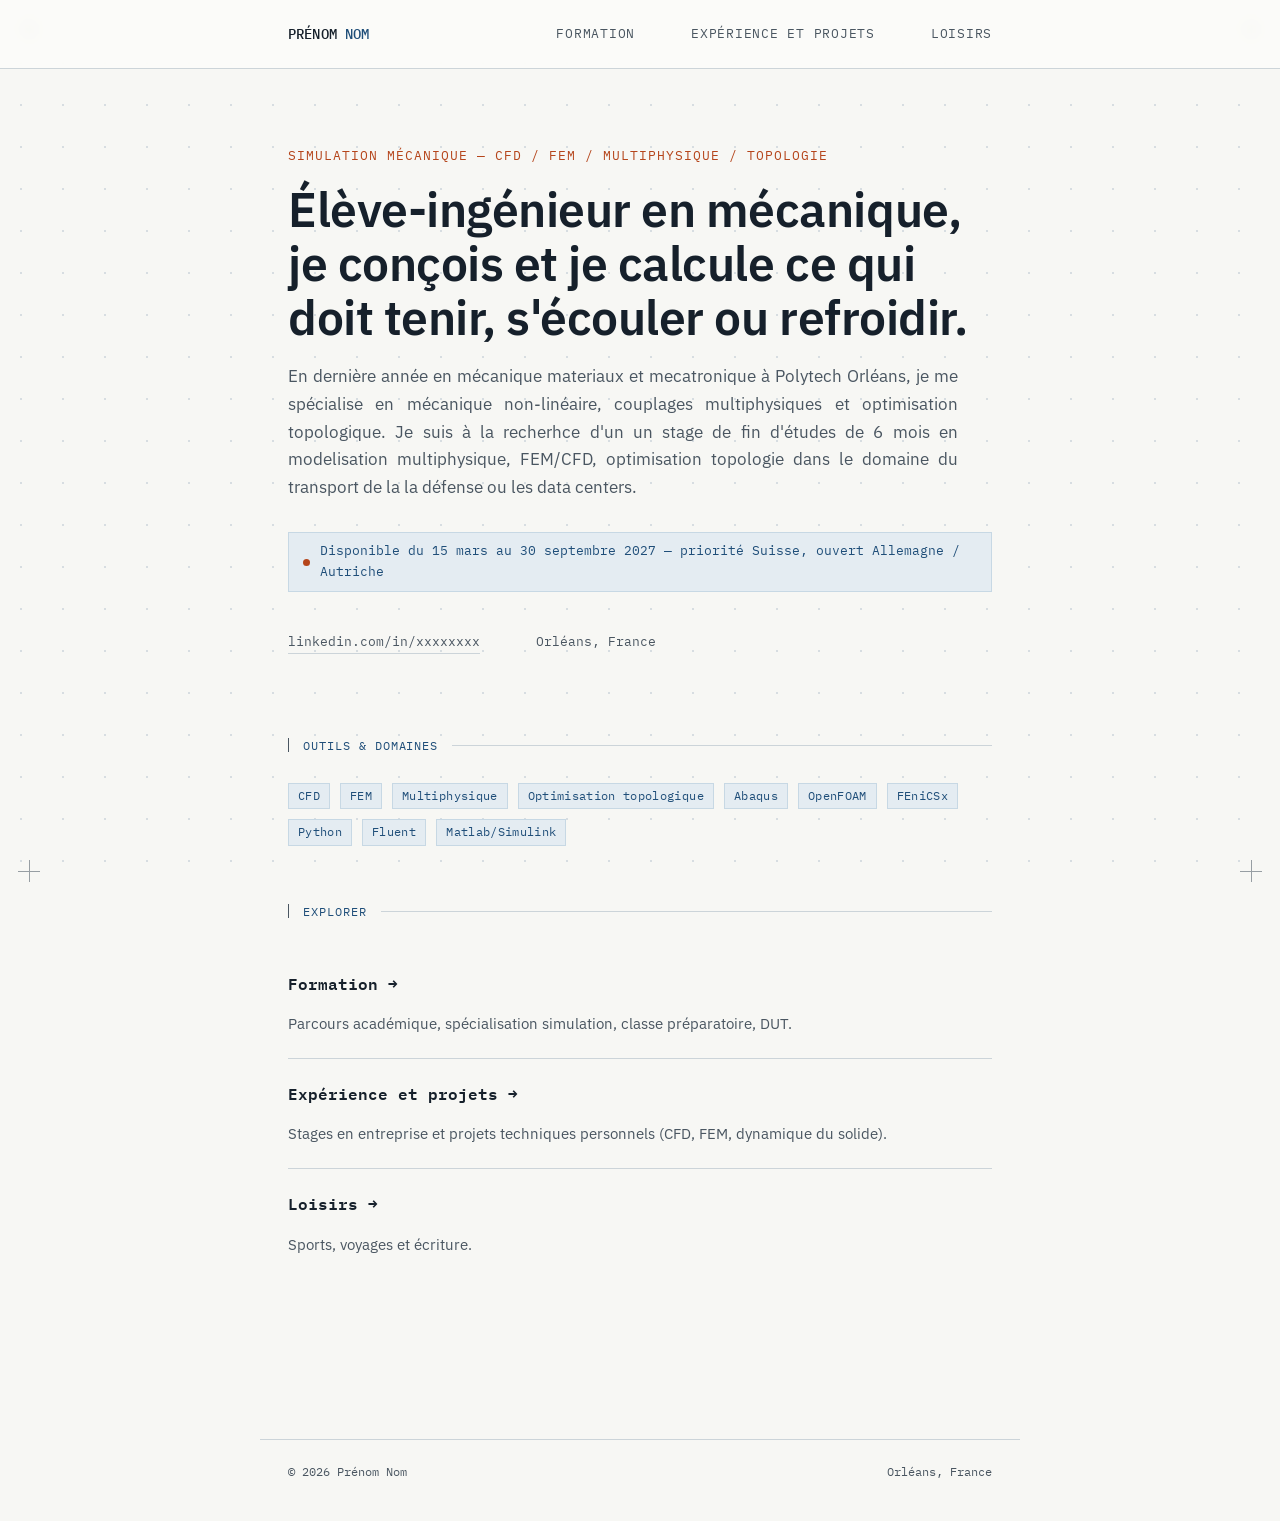
==== index.html @ c50fc0ae "Add files via upload" ====
<!DOCTYPE html>
<html lang="fr">
<head>
<meta charset="UTF-8">
<meta name="viewport" content="width=device-width, initial-scale=1.0">
<title>Prénom Nom — Ingénierie mécanique &amp; simulation</title>
<meta name="description" content="Élève-ingénieur mécanique, spécialisé en simulation CFD/FEM, multiphysique et optimisation topologique. Recherche stage de fin d'études, mars–septembre 2027.">
<link rel="stylesheet" href="style.css">
</head>
<body>

<div class="reg-mark reg-tl"></div>
<div class="reg-mark reg-tr"></div>
<div class="reg-mark reg-bl"></div>
<div class="reg-mark reg-br"></div>

<header class="site-header">
  <div class="nav-inner">
    <a class="brand" href="index.html">PRÉNOM <span>NOM</span></a>
    <nav class="menu">
      <a href="formation.html">FORMATION</a>
      <a href="experience.html">EXPÉRIENCE ET PROJETS</a>
      <a href="loisirs.html">LOISIRS</a>
    </nav>
  </div>
</header>

<main class="wrap">

  <section class="hero">
    <!-- EDIT: courte accroche personnelle -->
    <p class="kicker">SIMULATION MÉCANIQUE — CFD / FEM / MULTIPHYSIQUE / TOPOLOGIE</p>
    <h1>Élève-ingénieur en mécanique, je conçois et je calcule ce qui doit tenir, s'écouler ou refroidir.</h1>
    <p class="lede">
      En dernière année en mécanique materiaux et mecatronique à Polytech Orléans, je me spécialise en mécanique non-linéaire,
      couplages multiphysiques et optimisation topologique.
      Je suis à la recherhce d'un un stage de fin d'études de 6 mois en modelisation multiphysique, FEM/CFD, optimisation topologie 
      dans le domaine du transport de la la défense ou les data centers.
    </p>

    <div class="availability">
      <span class="dot"></span>
      Disponible du 15 mars au 30 septembre 2027 — priorité Suisse, ouvert Allemagne / Autriche
    </div>

    <div class="contact-row">
      <!-- <a href="mailto:prenom.nom@example.com">prenom.nom@example.com</a> -->
      <!-- <a href="tel:+33000000000">+33 0 00 00 00 00</a> -->
      <a href="https://www.linkedin.com/in/xxxxxxxx" target="_blank" rel="noopener">linkedin.com/in/xxxxxxxx</a>
      <span>Orléans, France</span>
    </div>
  </section>

  <div class="divider">
    <span class="tick"></span>
    <span class="label">OUTILS &amp; DOMAINES</span>
    <span class="rule"></span>
  </div>

  <div class="skills-strip">
    <span class="tag">CFD</span>
    <span class="tag">FEM</span>
    <span class="tag">Multiphysique</span>
    <span class="tag">Optimisation topologique</span>
    <span class="tag">Abaqus</span>
    <span class="tag">OpenFOAM</span>
    <span class="tag">FEniCSx</span>
    <span class="tag">Python</span>
    <span class="tag">Fluent</span>
    <span class="tag">Matlab/Simulink</span>
  </div>

  <div class="divider" style="margin-top:56px;">
    <span class="tick"></span>
    <span class="label">EXPLORER</span>
    <span class="rule"></span>
  </div>

  <div class="entry">
    <div class="entry-head">
      <span class="entry-title"><a class="note-link" href="formation.html" style="font-size:1.02rem;color:var(--ink);">Formation →</a></span>
    </div>
    <p class="entry-org" style="margin-bottom:0;color:var(--ink-soft);">Parcours académique, spécialisation simulation, classe préparatoire, DUT.</p>
  </div>
  <div class="entry">
    <div class="entry-head">
      <span class="entry-title"><a class="note-link" href="experience.html" style="font-size:1.02rem;color:var(--ink);">Expérience et projets →</a></span>
    </div>
    <p class="entry-org" style="margin-bottom:0;color:var(--ink-soft);">Stages en entreprise et projets techniques personnels (CFD, FEM, dynamique du solide).</p>
  </div>
  <div class="entry">
    <div class="entry-head">
      <span class="entry-title"><a class="note-link" href="loisirs.html" style="font-size:1.02rem;color:var(--ink);">Loisirs →</a></span>
    </div>
    <p class="entry-org" style="margin-bottom:0;color:var(--ink-soft);">Sports, voyages et écriture.</p>
  </div>

</main>

<footer class="site-footer">
  <span>© 2026 Prénom Nom</span>
  <span>Orléans, France</span>
</footer>

</body>
</html>
---- style.css ----
@import url('https://fonts.googleapis.com/css2?family=IBM+Plex+Mono:wght@400;500;600&family=IBM+Plex+Sans:wght@400;500;600&display=swap');

:root {
  --bg: #f7f7f4;
  --paper: #fcfcfa;
  --ink: #16202b;
  --ink-soft: #4a5661;
  --blue: #1f4e79;
  --blue-light: #e4ecf2;
  --accent: #b5451b;
  --line: #ccd4d9;
  --mono: 'IBM Plex Mono', ui-monospace, SFMono-Regular, monospace;
  --sans: 'IBM Plex Sans', system-ui, -apple-system, sans-serif;
}

* { box-sizing: border-box; }

html { scroll-behavior: smooth; }

body {
  margin: 0;
  background:
    radial-gradient(circle, #d7dde1 1px, transparent 1.4px) 0 0 / 42px 42px,
    var(--bg);
  background-attachment: fixed;
  color: var(--ink);
  font-family: var(--sans);
  font-size: 16px;
  line-height: 1.6;
  text-align: left;
  text-justify: none;
  hyphens: none;
  -webkit-font-smoothing: antialiased;
}
/*
p, h1, h2, h3, li, .lede, .page-sub {
  text-align: left; 
}
*/

/* corner registration marks — recurring motif, fixed, unobtrusive */
.reg-mark {
  position: fixed;
  width: 22px;
  height: 22px;
  pointer-events: none;
  z-index: 5;
  opacity: .55;
}
.reg-mark::before, .reg-mark::after {
  content: "";
  position: absolute;
  background: var(--ink-soft);
}
.reg-mark::before { width: 100%; height: 1px; top: 50%; left: 0; }
.reg-mark::after { width: 1px; height: 100%; left: 50%; top: 0; }
.reg-tl { top: 18px; left: 18px; }
.reg-tr { top: 18px; right: 18px; }
.reg-bl { bottom: 18px; left: 18px; }
.reg-br { bottom: 18px; right: 18px; }

/* ---------- layout shell ---------- */
.wrap {
  max-width: 760px;
  margin: 0 auto;
  padding: 0 28px 96px;
}

/* ---------- header / nav ---------- */
header.site-header {
  border-bottom: 1px solid var(--line);
  background: rgba(252,252,250,.86);
  backdrop-filter: blur(6px);
  position: sticky;
  top: 0;
  z-index: 10;
}
.nav-inner {
  max-width: 760px;
  margin: 0 auto;
  padding: 0 28px;
  height: 68px;
  display: flex;
  align-items: center;
  justify-content: space-between;
  gap: 24px;
}
.brand {
  font-family: var(--mono);
  font-size: 14px;
  font-weight: 500;
  color: var(--ink);
  text-decoration: none;
  letter-spacing: .01em;
  white-space: nowrap;
}
.brand span { color: var(--blue); }

nav.menu {
  display: flex;
  gap: 28px;
}
nav.menu a {
  font-family: var(--mono);
  font-size: 12.5px;
  letter-spacing: .06em;
  color: var(--ink-soft);
  text-decoration: none;
  padding: 4px 0;
  margin-left: 28px;
  border-bottom: 2px solid transparent;
  transition: color .15s ease, border-color .15s ease;
}
nav.menu a:first-child { margin-left: 0; }
nav.menu a:hover { color: var(--blue); }
nav.menu a.active {
  color: var(--blue);
  border-bottom-color: var(--accent);
}

/* ---------- hero (index only) ---------- */
.hero {
  padding: 76px 0 8px;
}
.hero .kicker {
  font-family: var(--mono);
  font-size: 12.5px;
  letter-spacing: .08em;
  color: var(--accent);
  margin: 0 0 18px;
}
.hero h1 {
  font-family: var(--sans);
  font-weight: 600;
  font-size: clamp(2.1rem, 5vw, 3rem);
  line-height: 1.12;
  margin: 0 0 18px;
  letter-spacing: -.01em;
}
/*.hero .lede {
  font-size: 1.08rem;
  color: var(--ink-soft);
  max-width: 56ch;
  margin: 0 0 32px;
}*/

.hero .lede {
  font-size: 1.08rem;
  color: var(--ink-soft);
  max-width: 67ch;
  margin: 0 0 32px;
  text-align: justify;      /* alignement justifié */
  hyphens: auto;            /* coupe les mots longs pour éviter les espaces trop grands */
}

.availability {
  display: inline-flex;
  align-items: center;
  gap: 10px;
  font-family: var(--mono);
  font-size: 13px;
  color: var(--blue);
  background: var(--blue-light);
  border: 1px solid #c7d8e4;
  padding: 8px 14px;
  margin-bottom: 40px;
}
.availability .dot {
  width: 7px; height: 7px; border-radius: 50%;
  background: var(--accent);
  flex-shrink: 0;
}

.contact-row {
  display: flex;
  flex-wrap: wrap;
  gap: 18px 28px;
  font-family: var(--mono);
  font-size: 13px;
  color: var(--ink-soft);
  margin-bottom: 56px;
}
.contact-row > * { margin: 0 28px 10px 0; }
.contact-row a { color: var(--ink-soft); text-decoration: none; border-bottom: 1px solid var(--line); }
.contact-row a:hover { color: var(--blue); border-color: var(--blue); }

/* ---------- section divider ---------- */
.divider {
  display: flex;
  align-items: center;
  gap: 14px;
  margin: 8px 0 28px;
}
.divider .tick { width: 1px; height: 14px; background: var(--ink-soft); }
.divider .label {
  font-family: var(--mono);
  font-size: 12px;
  letter-spacing: .08em;
  color: var(--blue);
  white-space: nowrap;
}
.divider .rule { flex: 1; height: 1px; background: var(--line); }

/* ---------- generic section ---------- */
.page-title {
  font-size: clamp(1.7rem, 4vw, 2.2rem);
  font-weight: 600;
  margin: 64px 0 6px;
  letter-spacing: -.01em;
}
.page-sub {
  color: var(--ink-soft);
  margin: 0 0 8px;
  max-width: 58ch;
}

/* ---------- cards / entries ---------- */
.entry {
  padding: 22px 0;
  border-bottom: 1px solid var(--line);
}
.entry:last-child { border-bottom: none; }
.entry-head {
  display: flex;
  justify-content: space-between;
  align-items: baseline;
  gap: 16px;
  flex-wrap: wrap;
  margin-bottom: 3px;
}
.entry-title { font-weight: 600; font-size: 1.02rem; }
.entry-meta {
  font-family: var(--mono);
  font-size: 12.5px;
  color: var(--ink-soft);
  white-space: nowrap;
}
.entry-org {
  font-size: .94rem;
  color: var(--blue);
  margin-bottom: 10px;
}
.entry ul {
  margin: 8px 0 0;
  padding-left: 18px;
}
.entry li { margin-bottom: 5px; color: var(--ink-soft); }
.entry li b, .entry li strong { color: var(--ink); font-weight: 600; }

.tag-row { display: flex; flex-wrap: wrap; gap: 8px; margin-top: 10px; }
.tag {
  font-family: var(--mono);
  font-size: 11.5px;
  letter-spacing: .03em;
  color: var(--blue);
  background: var(--blue-light);
  border: 1px solid #c7d8e4;
  padding: 3px 9px;
}

.note-link {
  font-family: var(--mono);
  font-size: 12px;
  color: var(--accent);
  text-decoration: none;
  border-bottom: 1px solid transparent;
}
.note-link:hover { border-color: var(--accent); }

/* ---------- skills strip (index) ---------- */
.skills-strip {
  display: flex;
  flex-wrap: wrap;
  gap: 10px;
  margin-bottom: 8px;
}

/* ---------- footer ---------- */
footer.site-footer {
  max-width: 760px;
  margin: 64px auto 0;
  padding: 22px 28px 40px;
  border-top: 1px solid var(--line);
  font-family: var(--mono);
  font-size: 12px;
  color: var(--ink-soft);
  display: flex;
  justify-content: space-between;
  flex-wrap: wrap;
  gap: 10px;
}

/* ---------- interests page ---------- */
.chip-group { margin-bottom: 34px; }
.chip-group h3 {
  font-family: var(--mono);
  font-size: 12px;
  letter-spacing: .08em;
  color: var(--ink-soft);
  font-weight: 500;
  margin: 0 0 12px;
}
.chip-row { display: flex; flex-wrap: wrap; gap: 8px; }
.chip {
  font-size: 13.5px;
  padding: 6px 12px;
  border: 1px solid var(--line);
  background: var(--paper);
  color: var(--ink);
}

/* ---------- tilted photo gallery (loisirs) ---------- */
.gallery {
  display: flex;
  flex-direction: column;
  align-items: center;
  gap: 38px;
  max-width: 480px;
  margin: 0 auto;
  padding: 28px 0 60px;
}
.pair {
  display: flex;
  justify-content: space-between;
  align-items: flex-start;
  width: 100%;
}
.pair .frame:first-child {
  transform: rotate(-38deg) translate(-4px, 0);
  margin-top: 0;
}
.pair .frame:last-child {
  transform: rotate(39deg) translate(6px, 0);
  margin-top: 78px;
}
.pair:nth-child(even) .frame:first-child {
  transform: rotate(-37deg) translate(10px, 0);
  margin-top: 78px;
}
.pair:nth-child(even) .frame:last-child {
  transform: rotate(38deg) translate(-8px, 0);
  margin-top: 0;
}
.pair:nth-child(3n) .frame:first-child { transform: rotate(-40deg) translate(-2px, 0); }
.pair:nth-child(3n) .frame:last-child { transform: rotate(36deg) translate(4px, 0); }
.frame {
  background: #fff;
  border: 1px solid #e8e8e3;
  box-shadow: 0 10px 20px rgba(22,32,43,.14), 0 2px 5px rgba(22,32,43,.08);
  padding: 10px 10px 26px;
  width: 172px;
  transition: transform .28s ease, box-shadow .28s ease;
}
.frame:hover {
  transform: rotate(0deg) scale(1.75) !important;
  box-shadow: 0 24px 40px rgba(22,32,43,.28), 0 8px 14px rgba(22,32,43,.14);
  z-index: 2;
  position: relative;
}
.photo-slot {
  width: 100%;
  aspect-ratio: 4 / 5;
  background:
    repeating-linear-gradient(135deg, #f6f6f3, #f6f6f3 8px, #efefea 8px, #efefea 16px);
  border: 1px dashed #c9c9c1;
  display: flex;
  align-items: center;
  justify-content: center;
  text-align: center;
  font-family: var(--mono);
  font-size: 11px;
  color: var(--ink-soft);
  padding: 6px;
}
.photo-slot img {
  width: 100%;
  height: 100%;
  object-fit: cover;
  display: block;
}
.frame:has(img) .photo-slot { border: none; background: none; padding: 0; }

@media (prefers-reduced-motion: reduce) {
  .frame { transition: none; }
}

@media (max-width: 560px) {
  .pair { max-width: 100%; }
  .frame { width: 130px; }
  .nav-inner { flex-direction: column; height: auto; padding: 14px 20px; gap: 10px; align-items: flex-start; }
  nav.menu { gap: 18px; flex-wrap: wrap; }
  .wrap { padding: 0 20px 72px; }
  .hero { padding-top: 44px; }
  .reg-mark { width: 14px; height: 14px; }
}

@media (prefers-reduced-motion: reduce) {
  html { scroll-behavior: auto; }
  * { transition: none !important; }
}
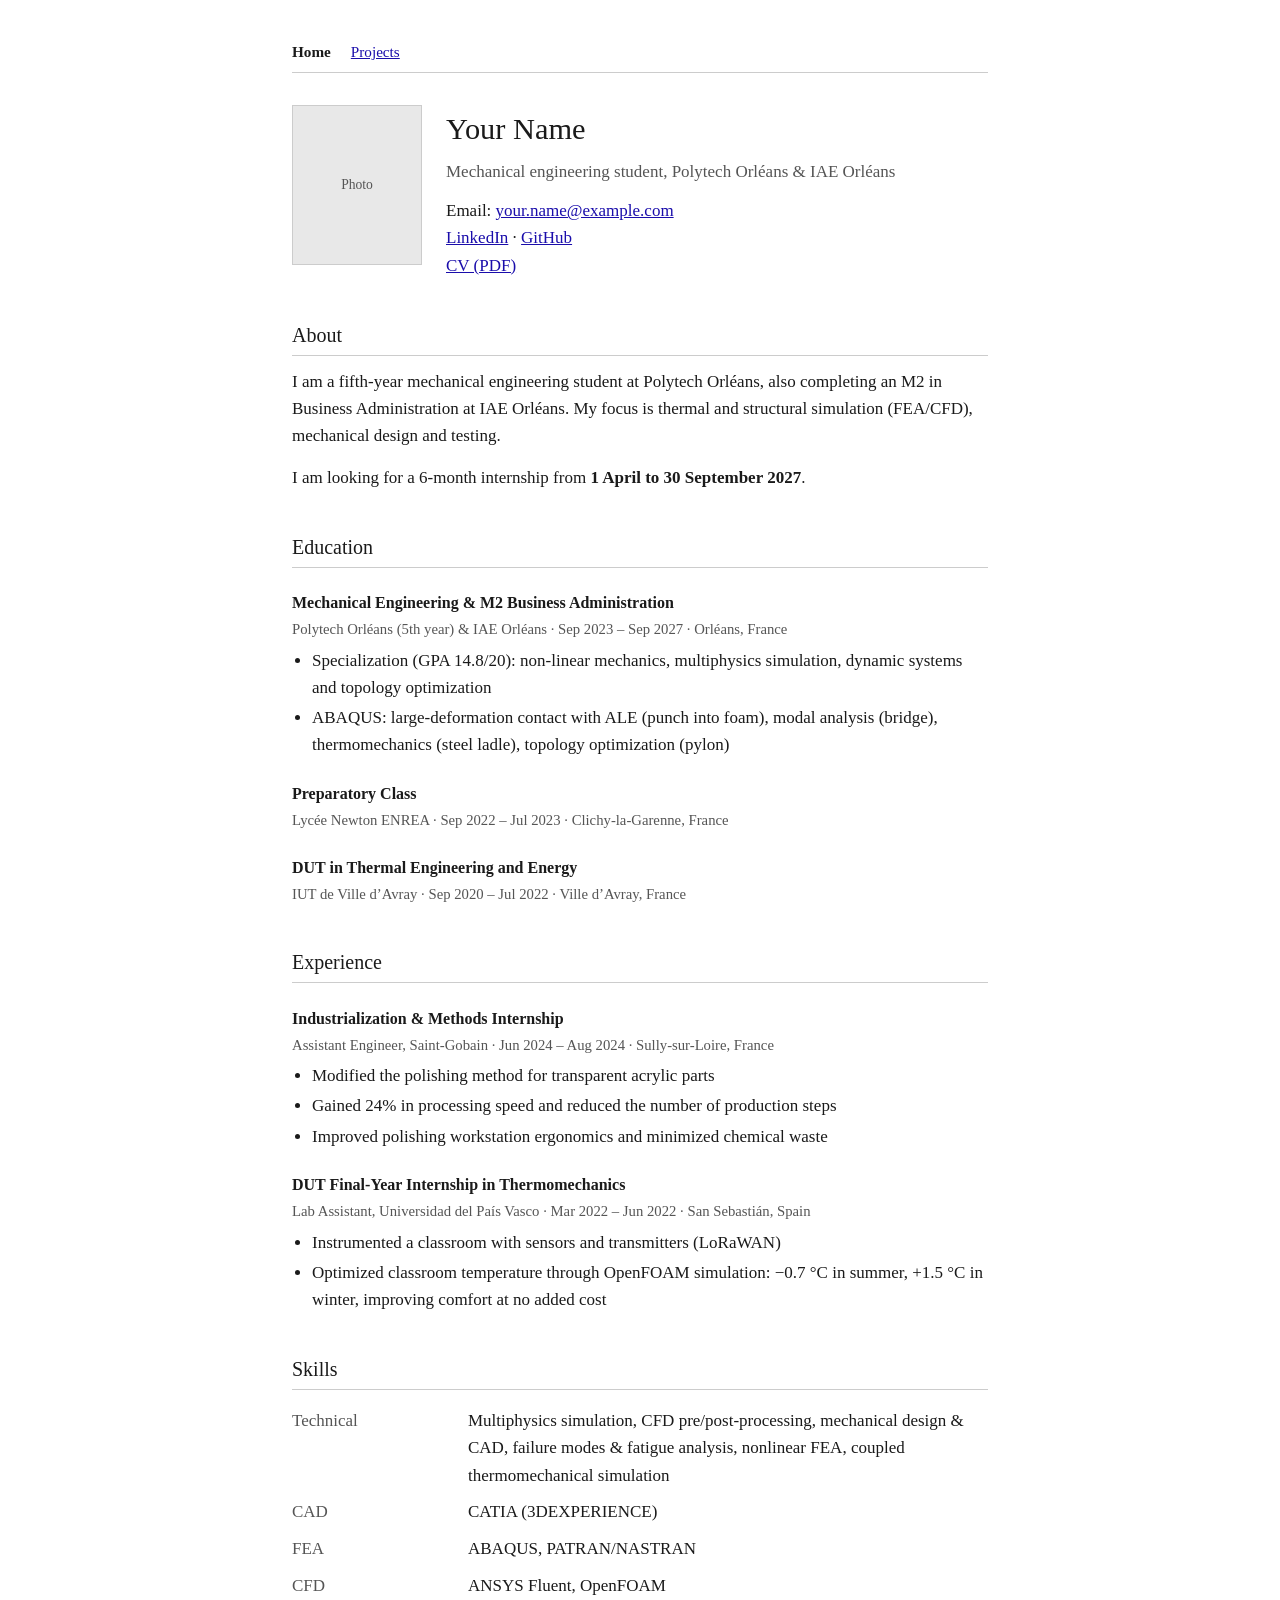
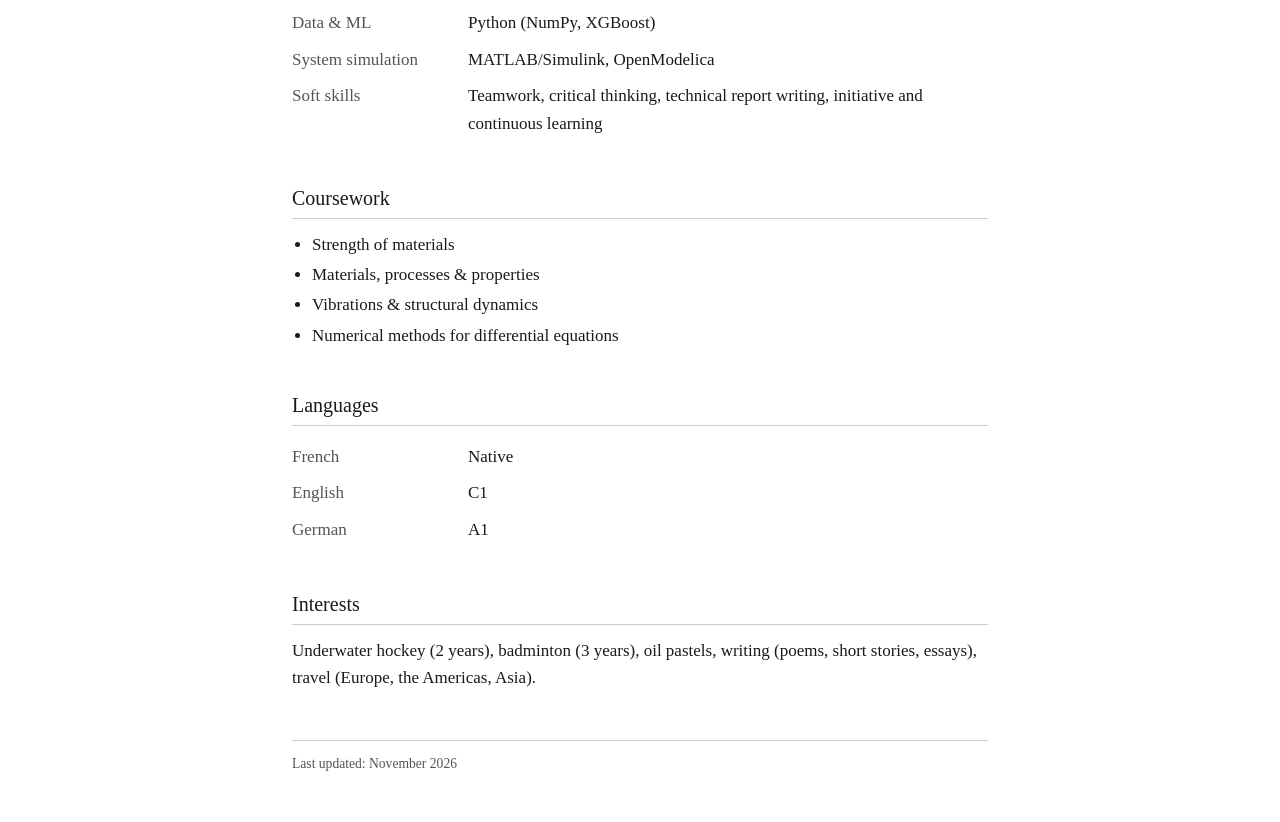
==== commit b62ea539: "Add files via upload" ====
--- a/index.html
+++ b/index.html
@@ -1,106 +1,92 @@
-<!DOCTYPE html>
-<html lang="fr">
+<!doctype html>
+<html lang="en">
 <head>
-<meta charset="UTF-8">
-<meta name="viewport" content="width=device-width, initial-scale=1.0">
-<title>Prénom Nom — Ingénierie mécanique &amp; simulation</title>
-<meta name="description" content="Élève-ingénieur mécanique, spécialisé en simulation CFD/FEM, multiphysique et optimisation topologique. Recherche stage de fin d'études, mars–septembre 2027.">
+<meta charset="utf-8">
+<meta name="viewport" content="width=device-width, initial-scale=1">
+<title>Your Name</title>
 <link rel="stylesheet" href="style.css">
 </head>
 <body>
+<div class="page">
 
-<div class="reg-mark reg-tl"></div>
-<div class="reg-mark reg-tr"></div>
-<div class="reg-mark reg-bl"></div>
-<div class="reg-mark reg-br"></div>
+  <nav aria-label="Pages"><a href="index.html" aria-current="page">Home</a><a href="projects.html">Projects</a></nav>
 
-<header class="site-header">
-  <div class="nav-inner">
-    <a class="brand" href="index.html">PRÉNOM <span>NOM</span></a>
-    <nav class="menu">
-      <a href="formation.html">FORMATION</a>
-      <a href="experience.html">EXPÉRIENCE ET PROJETS</a>
-      <a href="loisirs.html">LOISIRS</a>
-    </nav>
-  </div>
-</header>
-
-<main class="wrap">
-
-  <section class="hero">
-    <!-- EDIT: courte accroche personnelle -->
-    <p class="kicker">SIMULATION MÉCANIQUE — CFD / FEM / MULTIPHYSIQUE / TOPOLOGIE</p>
-    <h1>Élève-ingénieur en mécanique, je conçois et je calcule ce qui doit tenir, s'écouler ou refroidir.</h1>
-    <p class="lede">
-      En dernière année en mécanique materiaux et mecatronique à Polytech Orléans, je me spécialise en mécanique non-linéaire,
-      couplages multiphysiques et optimisation topologique.
-      Je suis à la recherhce d'un un stage de fin d'études de 6 mois en modelisation multiphysique, FEM/CFD, optimisation topologie 
-      dans le domaine du transport de la la défense ou les data centers.
-    </p>
-
-    <div class="availability">
-      <span class="dot"></span>
-      Disponible du 15 mars au 30 septembre 2027 — priorité Suisse, ouvert Allemagne / Autriche
+  <div class="profil">
+    <!-- Put photo.jpg next to this file, then replace the line below with:
+         <img class="photo" src="photo.jpg" alt="Photo of Your Name"> -->
+    <div class="photo" aria-hidden="true">Photo</div>
+    <div>
+      <h1>Your Name</h1>
+      <p class="sous-titre">Mechanical engineering student, Polytech Orléans &amp; IAE Orléans</p>
+      <ul class="contact">
+        <li>Email: <a href="mailto:your.name@example.com">your.name@example.com</a></li>
+        <li><a href="https://www.linkedin.com/">LinkedIn</a> · <a href="https://github.com/">GitHub</a></li>
+        <li><a href="cv.pdf">CV (PDF)</a></li>
+      </ul>
     </div>
-
-    <div class="contact-row">
-      <!-- <a href="mailto:prenom.nom@example.com">prenom.nom@example.com</a> -->
-      <!-- <a href="tel:+33000000000">+33 0 00 00 00 00</a> -->
-      <a href="https://www.linkedin.com/in/xxxxxxxx" target="_blank" rel="noopener">linkedin.com/in/xxxxxxxx</a>
-      <span>Orléans, France</span>
-    </div>
-  </section>
-
-  <div class="divider">
-    <span class="tick"></span>
-    <span class="label">OUTILS &amp; DOMAINES</span>
-    <span class="rule"></span>
   </div>
 
-  <div class="skills-strip">
-    <span class="tag">CFD</span>
-    <span class="tag">FEM</span>
-    <span class="tag">Multiphysique</span>
-    <span class="tag">Optimisation topologique</span>
-    <span class="tag">Abaqus</span>
-    <span class="tag">OpenFOAM</span>
-    <span class="tag">FEniCSx</span>
-    <span class="tag">Python</span>
-    <span class="tag">Fluent</span>
-    <span class="tag">Matlab/Simulink</span>
-  </div>
+  <h2>About</h2>
+  <p>I am a fifth-year mechanical engineering student at Polytech Orléans, also completing an M2 in Business Administration at IAE Orléans. My focus is thermal and structural simulation (FEA/CFD), mechanical design and testing.</p>
+  <p>I am looking for a 6-month internship from <strong>1 April to 30 September 2027</strong>.</p>
 
-  <div class="divider" style="margin-top:56px;">
-    <span class="tick"></span>
-    <span class="label">EXPLORER</span>
-    <span class="rule"></span>
-  </div>
+  <h2>Education</h2>
+  <h3>Mechanical Engineering &amp; M2 Business Administration</h3>
+  <p class="meta">Polytech Orléans (5th year) &amp; IAE Orléans · Sep 2023 – Sep 2027 · Orléans, France</p>
+  <ul class="simple">
+    <li>Specialization (GPA 14.8/20): non-linear mechanics, multiphysics simulation, dynamic systems and topology optimization</li>
+    <li>ABAQUS: large-deformation contact with ALE (punch into foam), modal analysis (bridge), thermomechanics (steel ladle), topology optimization (pylon)</li>
+  </ul>
+  <h3>Preparatory Class</h3>
+  <p class="meta">Lycée Newton ENREA · Sep 2022 – Jul 2023 · Clichy-la-Garenne, France</p>
+  <h3>DUT in Thermal Engineering and Energy</h3>
+  <p class="meta">IUT de Ville d’Avray · Sep 2020 – Jul 2022 · Ville d’Avray, France</p>
 
-  <div class="entry">
-    <div class="entry-head">
-      <span class="entry-title"><a class="note-link" href="formation.html" style="font-size:1.02rem;color:var(--ink);">Formation →</a></span>
-    </div>
-    <p class="entry-org" style="margin-bottom:0;color:var(--ink-soft);">Parcours académique, spécialisation simulation, classe préparatoire, DUT.</p>
-  </div>
-  <div class="entry">
-    <div class="entry-head">
-      <span class="entry-title"><a class="note-link" href="experience.html" style="font-size:1.02rem;color:var(--ink);">Expérience et projets →</a></span>
-    </div>
-    <p class="entry-org" style="margin-bottom:0;color:var(--ink-soft);">Stages en entreprise et projets techniques personnels (CFD, FEM, dynamique du solide).</p>
-  </div>
-  <div class="entry">
-    <div class="entry-head">
-      <span class="entry-title"><a class="note-link" href="loisirs.html" style="font-size:1.02rem;color:var(--ink);">Loisirs →</a></span>
-    </div>
-    <p class="entry-org" style="margin-bottom:0;color:var(--ink-soft);">Sports, voyages et écriture.</p>
-  </div>
+  <h2>Experience</h2>
+  <h3>Industrialization &amp; Methods Internship</h3>
+  <p class="meta">Assistant Engineer, Saint-Gobain · Jun 2024 – Aug 2024 · Sully-sur-Loire, France</p>
+  <ul class="simple">
+    <li>Modified the polishing method for transparent acrylic parts</li>
+    <li>Gained 24% in processing speed and reduced the number of production steps</li>
+    <li>Improved polishing workstation ergonomics and minimized chemical waste</li>
+  </ul>
+  <h3>DUT Final-Year Internship in Thermomechanics</h3>
+  <p class="meta">Lab Assistant, Universidad del País Vasco · Mar 2022 – Jun 2022 · San Sebastián, Spain</p>
+  <ul class="simple">
+    <li>Instrumented a classroom with sensors and transmitters (LoRaWAN)</li>
+    <li>Optimized classroom temperature through OpenFOAM simulation: −0.7 °C in summer, +1.5 °C in winter, improving comfort at no added cost</li>
+  </ul>
 
-</main>
+  <h2>Skills</h2>
+  <table class="cv">
+    <tr><td>Technical</td><td>Multiphysics simulation, CFD pre/post-processing, mechanical design &amp; CAD, failure modes &amp; fatigue analysis, nonlinear FEA, coupled thermomechanical simulation</td></tr>
+    <tr><td>CAD</td><td>CATIA (3DEXPERIENCE)</td></tr>
+    <tr><td>FEA</td><td>ABAQUS, PATRAN/NASTRAN</td></tr>
+    <tr><td>CFD</td><td>ANSYS Fluent, OpenFOAM</td></tr>
+    <tr><td>Data &amp; ML</td><td>Python (NumPy, XGBoost)</td></tr>
+    <tr><td>System simulation</td><td>MATLAB/Simulink, OpenModelica</td></tr>
+    <tr><td>Soft skills</td><td>Teamwork, critical thinking, technical report writing, initiative and continuous learning</td></tr>
+  </table>
 
-<footer class="site-footer">
-  <span>© 2026 Prénom Nom</span>
-  <span>Orléans, France</span>
-</footer>
+  <h2>Coursework</h2>
+  <ul class="simple">
+    <li>Strength of materials</li>
+    <li>Materials, processes &amp; properties</li>
+    <li>Vibrations &amp; structural dynamics</li>
+    <li>Numerical methods for differential equations</li>
+  </ul>
 
+  <h2>Languages</h2>
+  <table class="cv">
+    <tr><td>French</td><td>Native</td></tr>
+    <tr><td>English</td><td>C1</td></tr>
+    <tr><td>German</td><td>A1</td></tr>
+  </table>
+
+  <h2>Interests</h2>
+  <p>Underwater hockey (2 years), badminton (3 years), oil pastels, writing (poems, short stories, essays), travel (Europe, the Americas, Asia).</p>
+
+  <footer>Last updated: November 2026</footer>
+</div>
 </body>
 </html>
--- a/style.css
+++ b/style.css
@@ -1,400 +1,40 @@
-@import url('https://fonts.googleapis.com/css2?family=IBM+Plex+Mono:wght@400;500;600&family=IBM+Plex+Sans:wght@400;500;600&display=swap');
-
-:root {
-  --bg: #f7f7f4;
-  --paper: #fcfcfa;
-  --ink: #16202b;
-  --ink-soft: #4a5661;
-  --blue: #1f4e79;
-  --blue-light: #e4ecf2;
-  --accent: #b5451b;
-  --line: #ccd4d9;
-  --mono: 'IBM Plex Mono', ui-monospace, SFMono-Regular, monospace;
-  --sans: 'IBM Plex Sans', system-ui, -apple-system, sans-serif;
+:root{
+  --bg:#ffffff; --ink:#1a1a1a; --muted:#555555; --line:#cccccc;
+  --link:#1a0dab; --visited:#5a1a8a; --box:#e8e8e8;
 }
-
-* { box-sizing: border-box; }
-
-html { scroll-behavior: smooth; }
-
-body {
-  margin: 0;
-  background:
-    radial-gradient(circle, #d7dde1 1px, transparent 1.4px) 0 0 / 42px 42px,
-    var(--bg);
-  background-attachment: fixed;
-  color: var(--ink);
-  font-family: var(--sans);
-  font-size: 16px;
-  line-height: 1.6;
-  text-align: left;
-  text-justify: none;
-  hyphens: none;
-  -webkit-font-smoothing: antialiased;
+@media (prefers-color-scheme: dark){
+  :root{ color-scheme:dark;
+    --bg:#16181b; --ink:#e4e4e4; --muted:#a0a0a0; --line:#3a3d42;
+    --link:#8ab4f8; --visited:#c58af9; --box:#2a2d31; }
 }
-/*
-p, h1, h2, h3, li, .lede, .page-sub {
-  text-align: left; 
+*,*::before,*::after{box-sizing:border-box}
+body{margin:0;background:var(--bg);color:var(--ink);
+  font-family:Georgia,"Times New Roman",Times,serif;font-size:17px;line-height:1.6}
+.page{max-width:46rem;margin:0 auto;padding:2.5rem 1.25rem 3rem}
+a{color:var(--link)} a:visited{color:var(--visited)}
+:focus-visible{outline:2px solid var(--link);outline-offset:2px}
+nav{margin:0 0 2rem;padding-bottom:.5rem;border-bottom:1px solid var(--line);font-size:.95rem}
+nav a{margin-right:1.25rem}
+nav a[aria-current="page"]{color:var(--ink);text-decoration:none;font-weight:bold}
+h1{font-size:1.9rem;font-weight:normal;margin:0 0 .25rem}
+h2{font-size:1.25rem;font-weight:normal;margin:2.5rem 0 .75rem;padding-bottom:.25rem;border-bottom:1px solid var(--line)}
+h3{font-size:1rem;margin:1.4rem 0 .15rem}
+p{margin:0 0 .9rem}
+.profil{display:flex;gap:1.5rem;align-items:flex-start}
+.photo{width:130px;height:160px;flex:none;object-fit:cover;background:var(--box);border:1px solid var(--line);
+  display:flex;align-items:center;justify-content:center;color:var(--muted);font-size:.85rem}
+.sous-titre{color:var(--muted);margin:0 0 .75rem}
+.contact{margin:0;padding:0;list-style:none}
+.cv{border-collapse:collapse;width:100%}
+.cv td{vertical-align:top;padding:.3rem 0}
+.cv td:first-child{width:11rem;color:var(--muted);padding-right:1rem;white-space:nowrap}
+ul.simple{margin:.3rem 0 .9rem;padding-left:1.25rem}
+ul.simple li{margin-bottom:.2rem}
+.meta{color:var(--muted);font-size:.92rem;margin:0 0 .3rem}
+.media{display:block;max-width:100%;height:auto;margin:.75rem 0 1rem;border:1px solid var(--line)}
+footer{margin-top:3rem;padding-top:.75rem;border-top:1px solid var(--line);color:var(--muted);font-size:.85rem}
+@media (max-width:520px){
+  .profil{flex-direction:column}
+  .cv td:first-child{width:auto;white-space:normal}
+  .cv tr{display:block;margin-bottom:.6rem} .cv td{display:block;padding:0}
 }
-*/
-
-/* corner registration marks — recurring motif, fixed, unobtrusive */
-.reg-mark {
-  position: fixed;
-  width: 22px;
-  height: 22px;
-  pointer-events: none;
-  z-index: 5;
-  opacity: .55;
-}
-.reg-mark::before, .reg-mark::after {
-  content: "";
-  position: absolute;
-  background: var(--ink-soft);
-}
-.reg-mark::before { width: 100%; height: 1px; top: 50%; left: 0; }
-.reg-mark::after { width: 1px; height: 100%; left: 50%; top: 0; }
-.reg-tl { top: 18px; left: 18px; }
-.reg-tr { top: 18px; right: 18px; }
-.reg-bl { bottom: 18px; left: 18px; }
-.reg-br { bottom: 18px; right: 18px; }
-
-/* ---------- layout shell ---------- */
-.wrap {
-  max-width: 760px;
-  margin: 0 auto;
-  padding: 0 28px 96px;
-}
-
-/* ---------- header / nav ---------- */
-header.site-header {
-  border-bottom: 1px solid var(--line);
-  background: rgba(252,252,250,.86);
-  backdrop-filter: blur(6px);
-  position: sticky;
-  top: 0;
-  z-index: 10;
-}
-.nav-inner {
-  max-width: 760px;
-  margin: 0 auto;
-  padding: 0 28px;
-  height: 68px;
-  display: flex;
-  align-items: center;
-  justify-content: space-between;
-  gap: 24px;
-}
-.brand {
-  font-family: var(--mono);
-  font-size: 14px;
-  font-weight: 500;
-  color: var(--ink);
-  text-decoration: none;
-  letter-spacing: .01em;
-  white-space: nowrap;
-}
-.brand span { color: var(--blue); }
-
-nav.menu {
-  display: flex;
-  gap: 28px;
-}
-nav.menu a {
-  font-family: var(--mono);
-  font-size: 12.5px;
-  letter-spacing: .06em;
-  color: var(--ink-soft);
-  text-decoration: none;
-  padding: 4px 0;
-  margin-left: 28px;
-  border-bottom: 2px solid transparent;
-  transition: color .15s ease, border-color .15s ease;
-}
-nav.menu a:first-child { margin-left: 0; }
-nav.menu a:hover { color: var(--blue); }
-nav.menu a.active {
-  color: var(--blue);
-  border-bottom-color: var(--accent);
-}
-
-/* ---------- hero (index only) ---------- */
-.hero {
-  padding: 76px 0 8px;
-}
-.hero .kicker {
-  font-family: var(--mono);
-  font-size: 12.5px;
-  letter-spacing: .08em;
-  color: var(--accent);
-  margin: 0 0 18px;
-}
-.hero h1 {
-  font-family: var(--sans);
-  font-weight: 600;
-  font-size: clamp(2.1rem, 5vw, 3rem);
-  line-height: 1.12;
-  margin: 0 0 18px;
-  letter-spacing: -.01em;
-}
-/*.hero .lede {
-  font-size: 1.08rem;
-  color: var(--ink-soft);
-  max-width: 56ch;
-  margin: 0 0 32px;
-}*/
-
-.hero .lede {
-  font-size: 1.08rem;
-  color: var(--ink-soft);
-  max-width: 67ch;
-  margin: 0 0 32px;
-  text-align: justify;      /* alignement justifié */
-  hyphens: auto;            /* coupe les mots longs pour éviter les espaces trop grands */
-}
-
-.availability {
-  display: inline-flex;
-  align-items: center;
-  gap: 10px;
-  font-family: var(--mono);
-  font-size: 13px;
-  color: var(--blue);
-  background: var(--blue-light);
-  border: 1px solid #c7d8e4;
-  padding: 8px 14px;
-  margin-bottom: 40px;
-}
-.availability .dot {
-  width: 7px; height: 7px; border-radius: 50%;
-  background: var(--accent);
-  flex-shrink: 0;
-}
-
-.contact-row {
-  display: flex;
-  flex-wrap: wrap;
-  gap: 18px 28px;
-  font-family: var(--mono);
-  font-size: 13px;
-  color: var(--ink-soft);
-  margin-bottom: 56px;
-}
-.contact-row > * { margin: 0 28px 10px 0; }
-.contact-row a { color: var(--ink-soft); text-decoration: none; border-bottom: 1px solid var(--line); }
-.contact-row a:hover { color: var(--blue); border-color: var(--blue); }
-
-/* ---------- section divider ---------- */
-.divider {
-  display: flex;
-  align-items: center;
-  gap: 14px;
-  margin: 8px 0 28px;
-}
-.divider .tick { width: 1px; height: 14px; background: var(--ink-soft); }
-.divider .label {
-  font-family: var(--mono);
-  font-size: 12px;
-  letter-spacing: .08em;
-  color: var(--blue);
-  white-space: nowrap;
-}
-.divider .rule { flex: 1; height: 1px; background: var(--line); }
-
-/* ---------- generic section ---------- */
-.page-title {
-  font-size: clamp(1.7rem, 4vw, 2.2rem);
-  font-weight: 600;
-  margin: 64px 0 6px;
-  letter-spacing: -.01em;
-}
-.page-sub {
-  color: var(--ink-soft);
-  margin: 0 0 8px;
-  max-width: 58ch;
-}
-
-/* ---------- cards / entries ---------- */
-.entry {
-  padding: 22px 0;
-  border-bottom: 1px solid var(--line);
-}
-.entry:last-child { border-bottom: none; }
-.entry-head {
-  display: flex;
-  justify-content: space-between;
-  align-items: baseline;
-  gap: 16px;
-  flex-wrap: wrap;
-  margin-bottom: 3px;
-}
-.entry-title { font-weight: 600; font-size: 1.02rem; }
-.entry-meta {
-  font-family: var(--mono);
-  font-size: 12.5px;
-  color: var(--ink-soft);
-  white-space: nowrap;
-}
-.entry-org {
-  font-size: .94rem;
-  color: var(--blue);
-  margin-bottom: 10px;
-}
-.entry ul {
-  margin: 8px 0 0;
-  padding-left: 18px;
-}
-.entry li { margin-bottom: 5px; color: var(--ink-soft); }
-.entry li b, .entry li strong { color: var(--ink); font-weight: 600; }
-
-.tag-row { display: flex; flex-wrap: wrap; gap: 8px; margin-top: 10px; }
-.tag {
-  font-family: var(--mono);
-  font-size: 11.5px;
-  letter-spacing: .03em;
-  color: var(--blue);
-  background: var(--blue-light);
-  border: 1px solid #c7d8e4;
-  padding: 3px 9px;
-}
-
-.note-link {
-  font-family: var(--mono);
-  font-size: 12px;
-  color: var(--accent);
-  text-decoration: none;
-  border-bottom: 1px solid transparent;
-}
-.note-link:hover { border-color: var(--accent); }
-
-/* ---------- skills strip (index) ---------- */
-.skills-strip {
-  display: flex;
-  flex-wrap: wrap;
-  gap: 10px;
-  margin-bottom: 8px;
-}
-
-/* ---------- footer ---------- */
-footer.site-footer {
-  max-width: 760px;
-  margin: 64px auto 0;
-  padding: 22px 28px 40px;
-  border-top: 1px solid var(--line);
-  font-family: var(--mono);
-  font-size: 12px;
-  color: var(--ink-soft);
-  display: flex;
-  justify-content: space-between;
-  flex-wrap: wrap;
-  gap: 10px;
-}
-
-/* ---------- interests page ---------- */
-.chip-group { margin-bottom: 34px; }
-.chip-group h3 {
-  font-family: var(--mono);
-  font-size: 12px;
-  letter-spacing: .08em;
-  color: var(--ink-soft);
-  font-weight: 500;
-  margin: 0 0 12px;
-}
-.chip-row { display: flex; flex-wrap: wrap; gap: 8px; }
-.chip {
-  font-size: 13.5px;
-  padding: 6px 12px;
-  border: 1px solid var(--line);
-  background: var(--paper);
-  color: var(--ink);
-}
-
-/* ---------- tilted photo gallery (loisirs) ---------- */
-.gallery {
-  display: flex;
-  flex-direction: column;
-  align-items: center;
-  gap: 38px;
-  max-width: 480px;
-  margin: 0 auto;
-  padding: 28px 0 60px;
-}
-.pair {
-  display: flex;
-  justify-content: space-between;
-  align-items: flex-start;
-  width: 100%;
-}
-.pair .frame:first-child {
-  transform: rotate(-38deg) translate(-4px, 0);
-  margin-top: 0;
-}
-.pair .frame:last-child {
-  transform: rotate(39deg) translate(6px, 0);
-  margin-top: 78px;
-}
-.pair:nth-child(even) .frame:first-child {
-  transform: rotate(-37deg) translate(10px, 0);
-  margin-top: 78px;
-}
-.pair:nth-child(even) .frame:last-child {
-  transform: rotate(38deg) translate(-8px, 0);
-  margin-top: 0;
-}
-.pair:nth-child(3n) .frame:first-child { transform: rotate(-40deg) translate(-2px, 0); }
-.pair:nth-child(3n) .frame:last-child { transform: rotate(36deg) translate(4px, 0); }
-.frame {
-  background: #fff;
-  border: 1px solid #e8e8e3;
-  box-shadow: 0 10px 20px rgba(22,32,43,.14), 0 2px 5px rgba(22,32,43,.08);
-  padding: 10px 10px 26px;
-  width: 172px;
-  transition: transform .28s ease, box-shadow .28s ease;
-}
-.frame:hover {
-  transform: rotate(0deg) scale(1.75) !important;
-  box-shadow: 0 24px 40px rgba(22,32,43,.28), 0 8px 14px rgba(22,32,43,.14);
-  z-index: 2;
-  position: relative;
-}
-.photo-slot {
-  width: 100%;
-  aspect-ratio: 4 / 5;
-  background:
-    repeating-linear-gradient(135deg, #f6f6f3, #f6f6f3 8px, #efefea 8px, #efefea 16px);
-  border: 1px dashed #c9c9c1;
-  display: flex;
-  align-items: center;
-  justify-content: center;
-  text-align: center;
-  font-family: var(--mono);
-  font-size: 11px;
-  color: var(--ink-soft);
-  padding: 6px;
-}
-.photo-slot img {
-  width: 100%;
-  height: 100%;
-  object-fit: cover;
-  display: block;
-}
-.frame:has(img) .photo-slot { border: none; background: none; padding: 0; }
-
-@media (prefers-reduced-motion: reduce) {
-  .frame { transition: none; }
-}
-
-@media (max-width: 560px) {
-  .pair { max-width: 100%; }
-  .frame { width: 130px; }
-  .nav-inner { flex-direction: column; height: auto; padding: 14px 20px; gap: 10px; align-items: flex-start; }
-  nav.menu { gap: 18px; flex-wrap: wrap; }
-  .wrap { padding: 0 20px 72px; }
-  .hero { padding-top: 44px; }
-  .reg-mark { width: 14px; height: 14px; }
-}
-
-@media (prefers-reduced-motion: reduce) {
-  html { scroll-behavior: auto; }
-  * { transition: none !important; }
-}
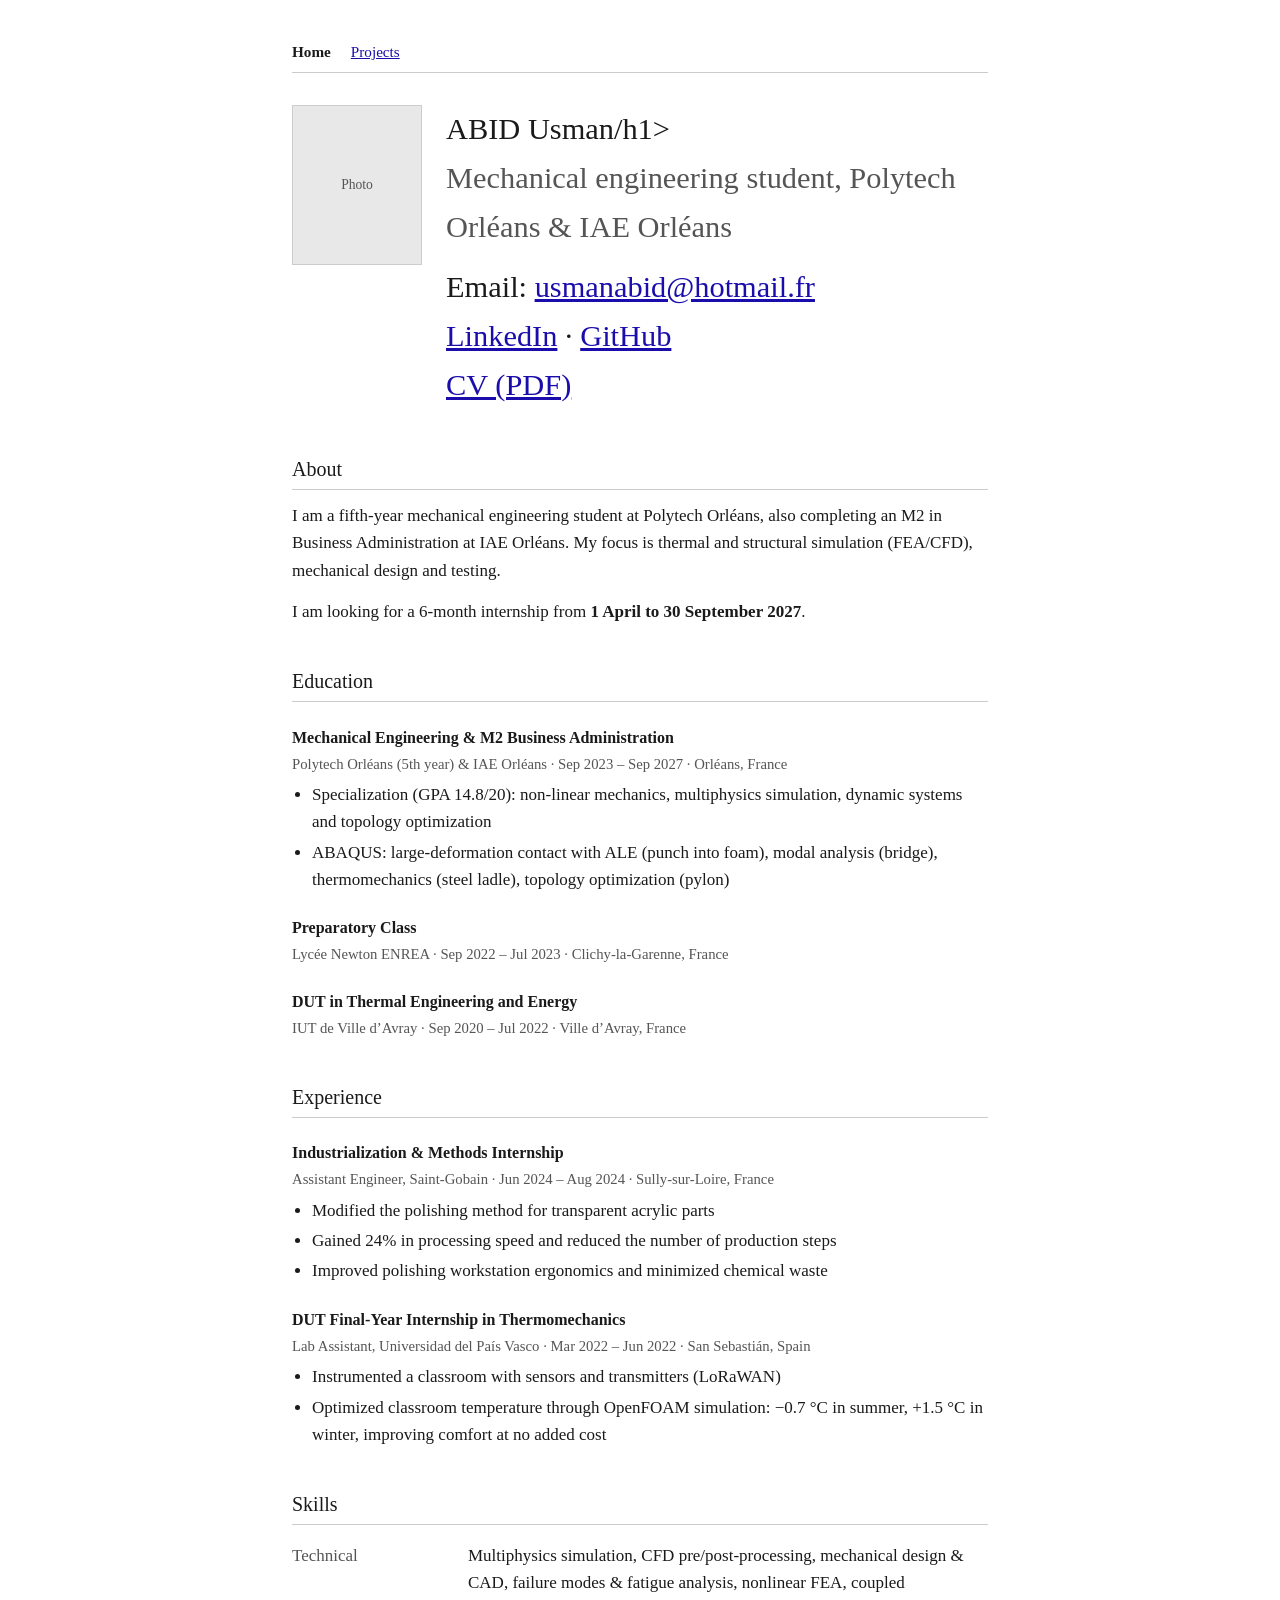
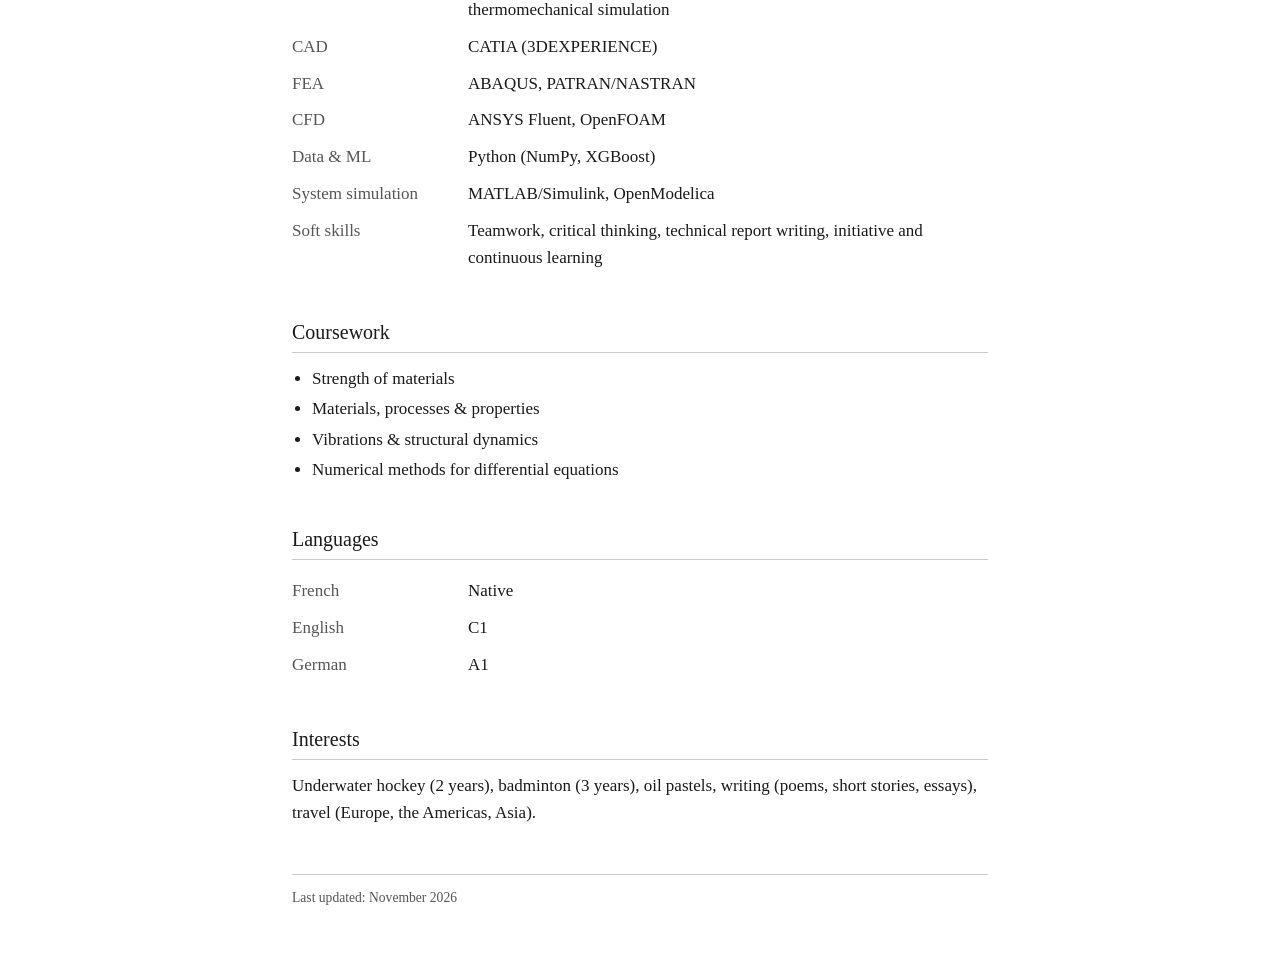
==== commit b49c47ae: "Add files via upload" ====
--- a/index.html
+++ b/index.html
@@ -16,10 +16,10 @@
          <img class="photo" src="photo.jpg" alt="Photo of Your Name"> -->
     <div class="photo" aria-hidden="true">Photo</div>
     <div>
-      <h1>Your Name</h1>
+      <h1>ABID Usman/h1>
       <p class="sous-titre">Mechanical engineering student, Polytech Orléans &amp; IAE Orléans</p>
       <ul class="contact">
-        <li>Email: <a href="mailto:your.name@example.com">your.name@example.com</a></li>
+        <li>Email: <a href="mailto:usmanabid@hotmail.fr">usmanabid@hotmail.fr</a></li>
         <li><a href="https://www.linkedin.com/">LinkedIn</a> · <a href="https://github.com/">GitHub</a></li>
         <li><a href="cv.pdf">CV (PDF)</a></li>
       </ul>
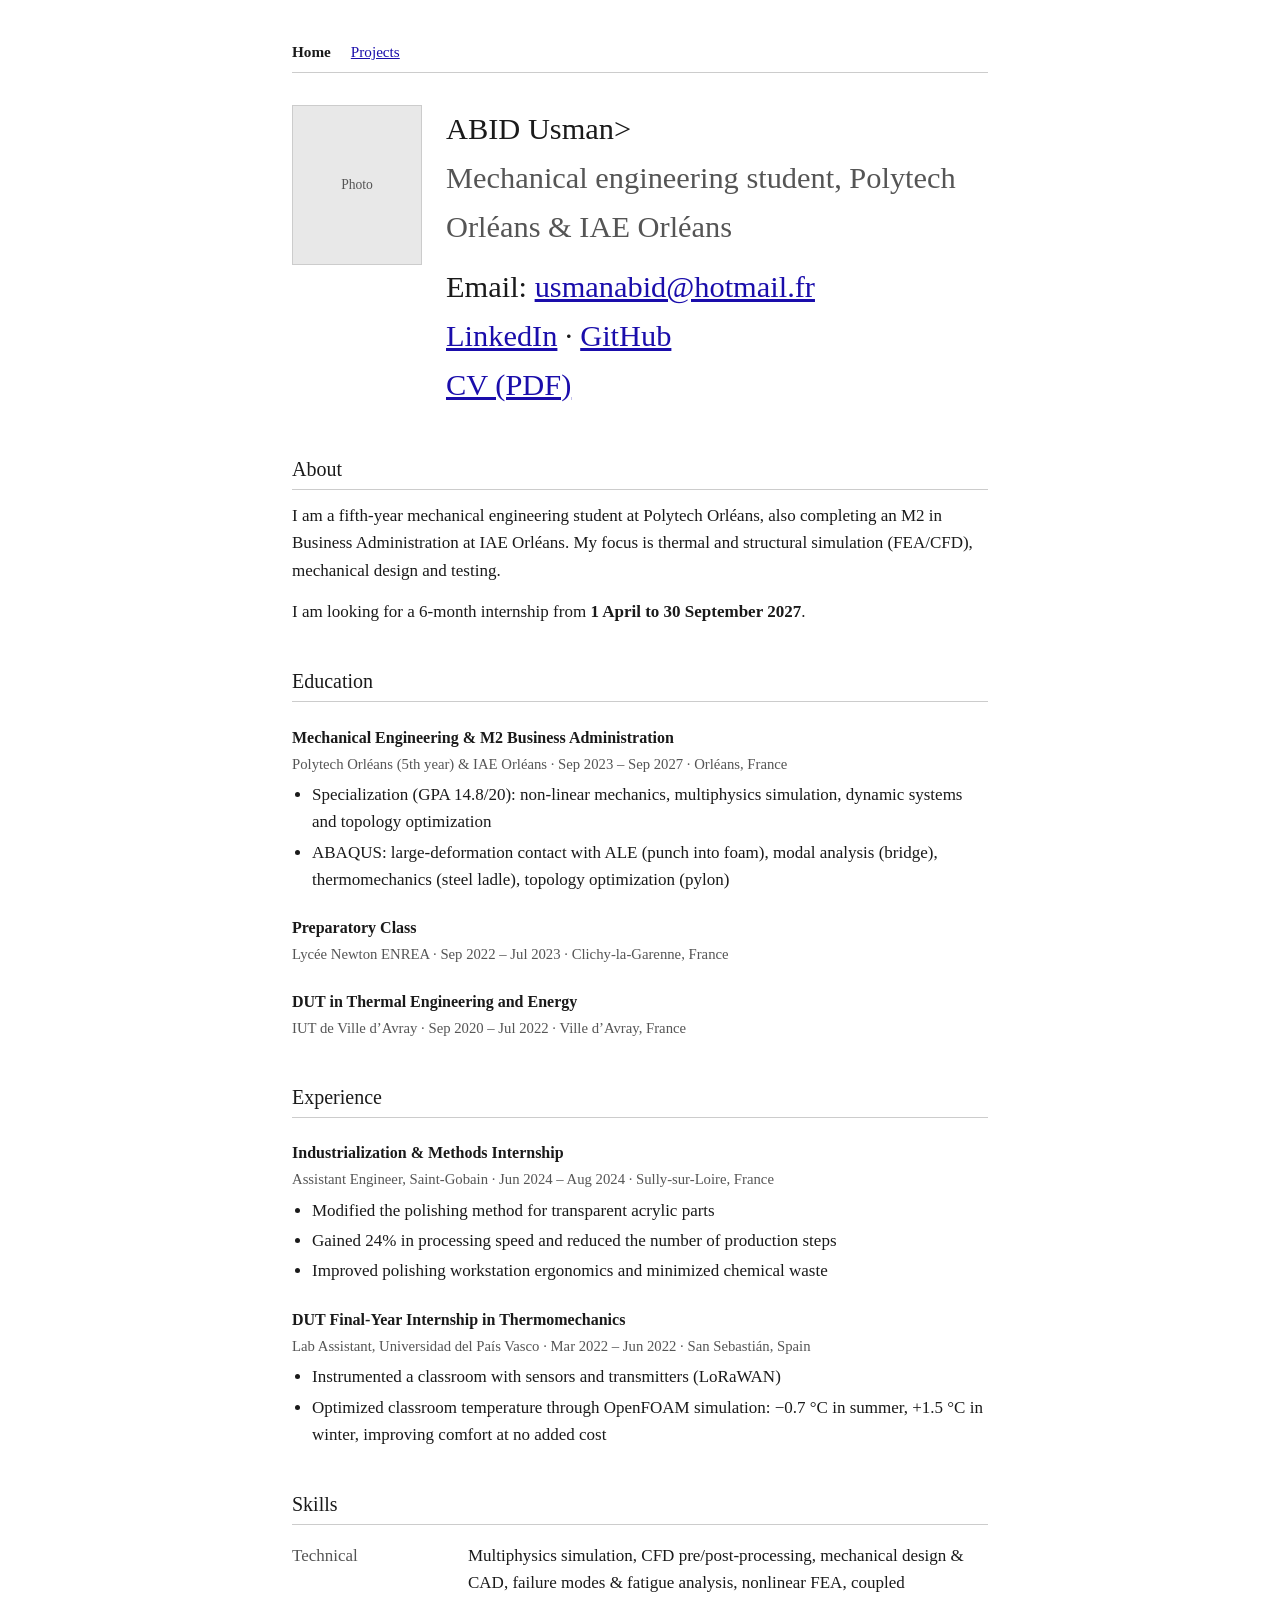
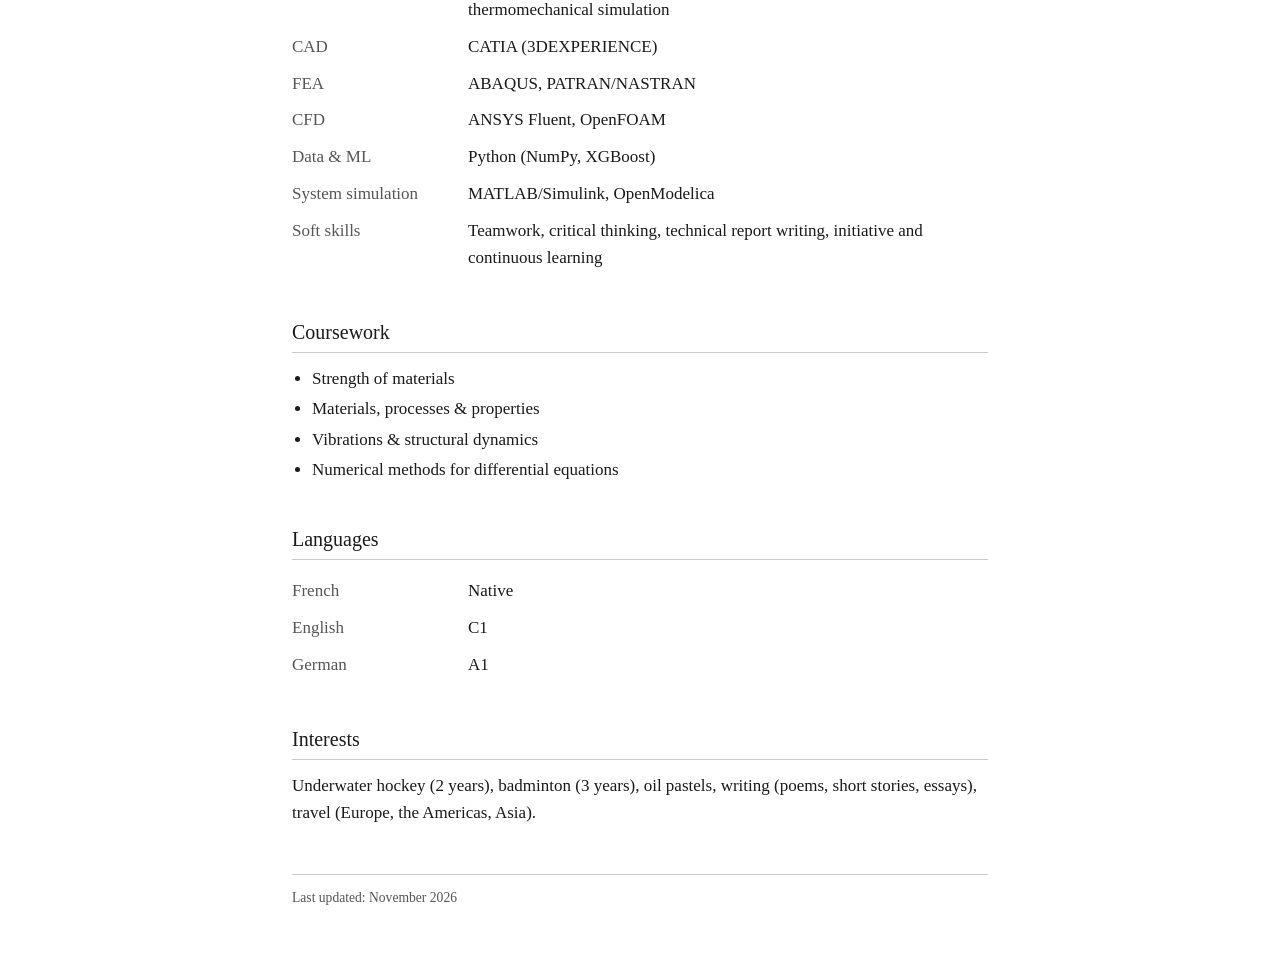
==== commit ae45359c: "Add files via upload" ====
--- a/index.html
+++ b/index.html
@@ -3,7 +3,7 @@
 <head>
 <meta charset="utf-8">
 <meta name="viewport" content="width=device-width, initial-scale=1">
-<title>Your Name</title>
+<title>ABID Usman</title>
 <link rel="stylesheet" href="style.css">
 </head>
 <body>
@@ -16,7 +16,7 @@
          <img class="photo" src="photo.jpg" alt="Photo of Your Name"> -->
     <div class="photo" aria-hidden="true">Photo</div>
     <div>
-      <h1>ABID Usman/h1>
+      <h1>ABID Usman>
       <p class="sous-titre">Mechanical engineering student, Polytech Orléans &amp; IAE Orléans</p>
       <ul class="contact">
         <li>Email: <a href="mailto:usmanabid@hotmail.fr">usmanabid@hotmail.fr</a></li>
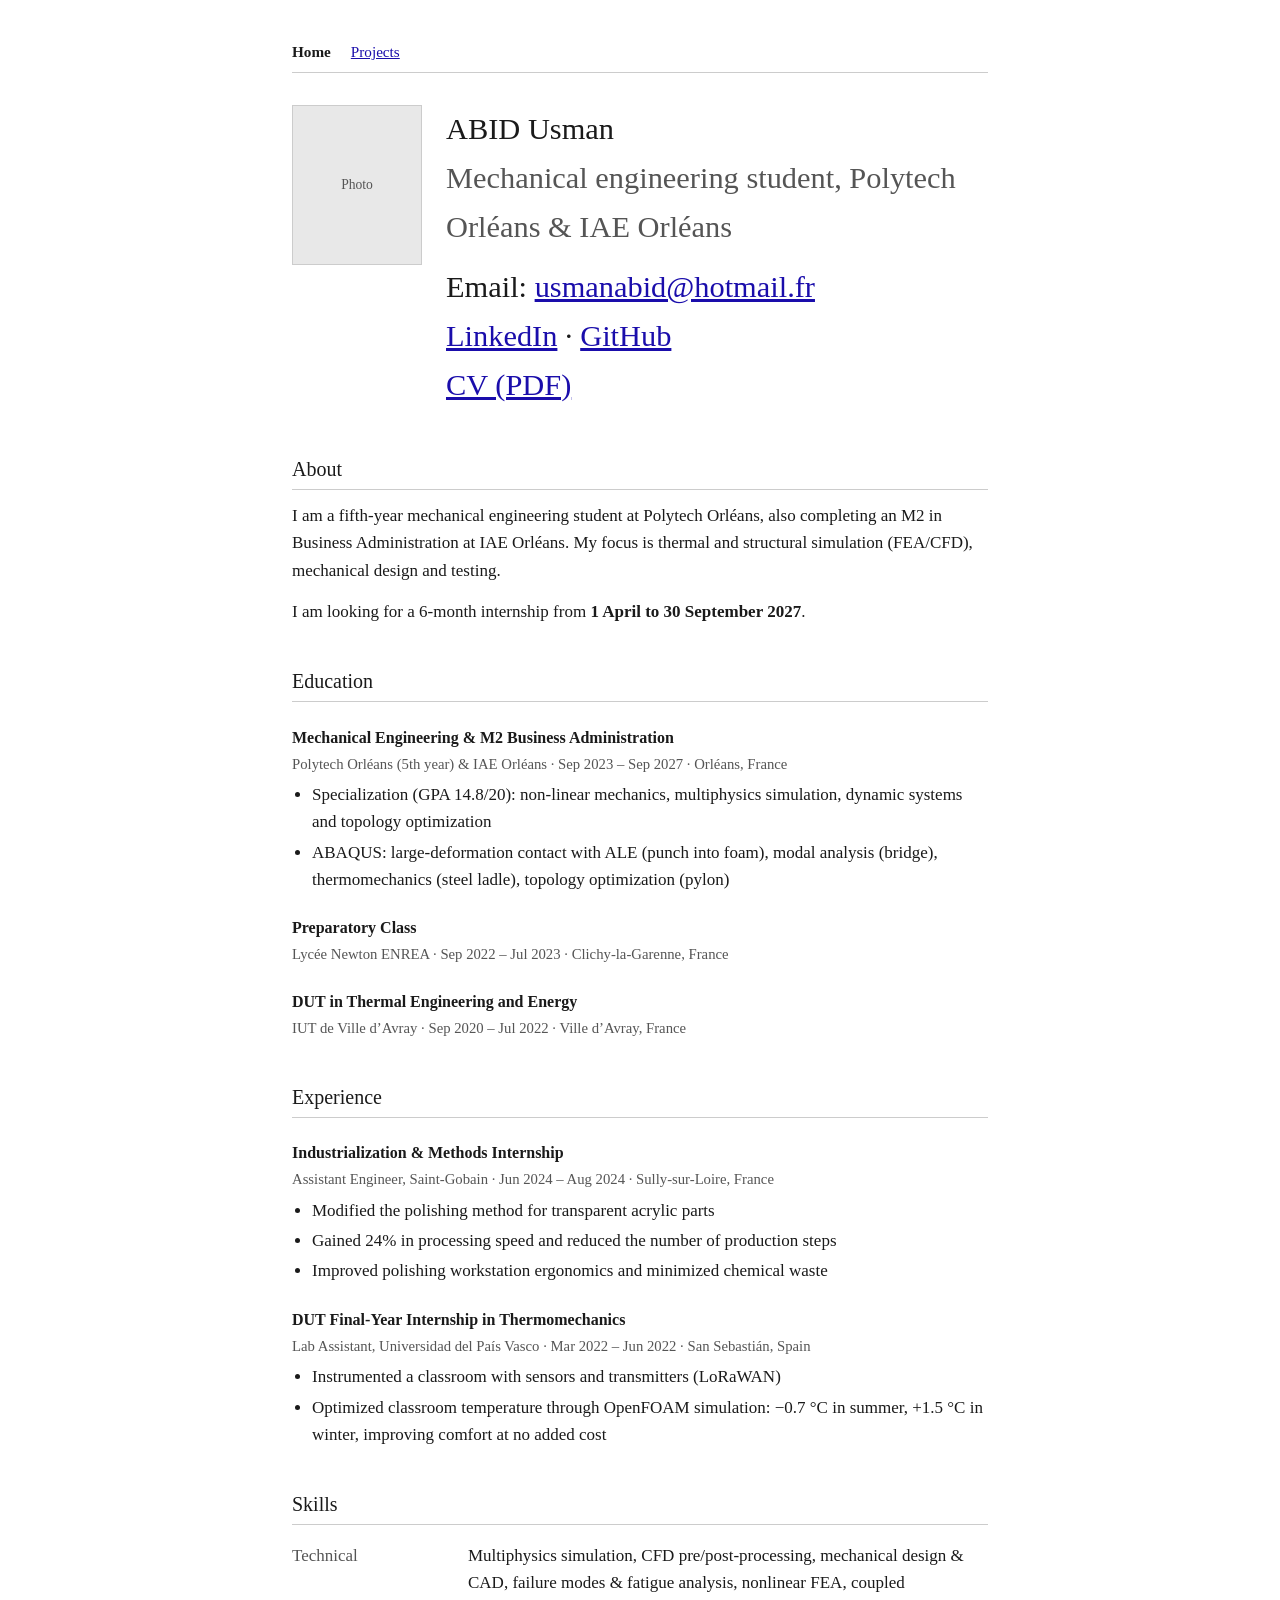
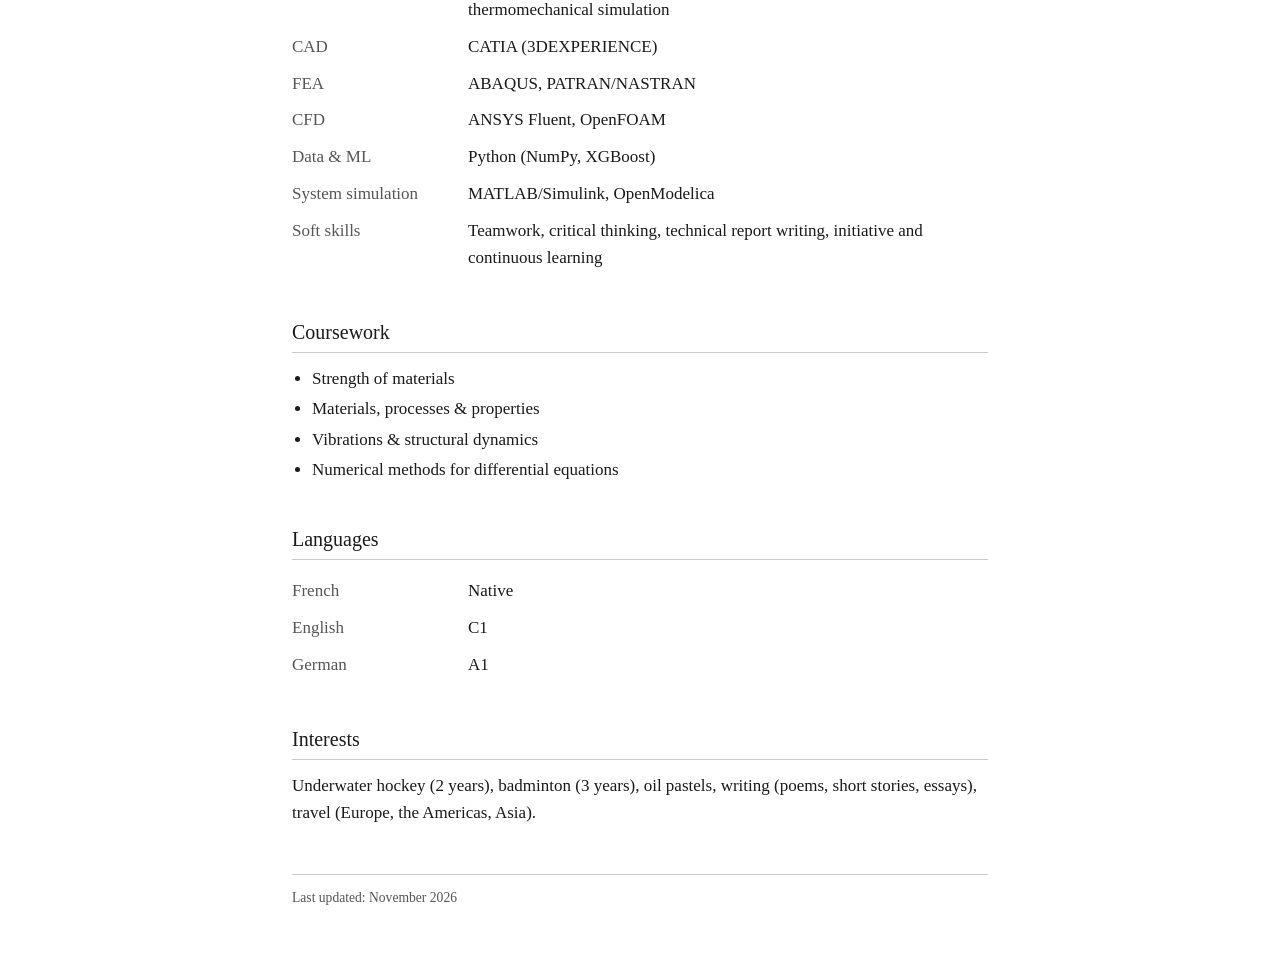
==== commit 54bb49f7: "Add files via upload" ====
--- a/index.html
+++ b/index.html
@@ -16,7 +16,7 @@
          <img class="photo" src="photo.jpg" alt="Photo of Your Name"> -->
     <div class="photo" aria-hidden="true">Photo</div>
     <div>
-      <h1>ABID Usman>
+      <h1>ABID Usman
       <p class="sous-titre">Mechanical engineering student, Polytech Orléans &amp; IAE Orléans</p>
       <ul class="contact">
         <li>Email: <a href="mailto:usmanabid@hotmail.fr">usmanabid@hotmail.fr</a></li>
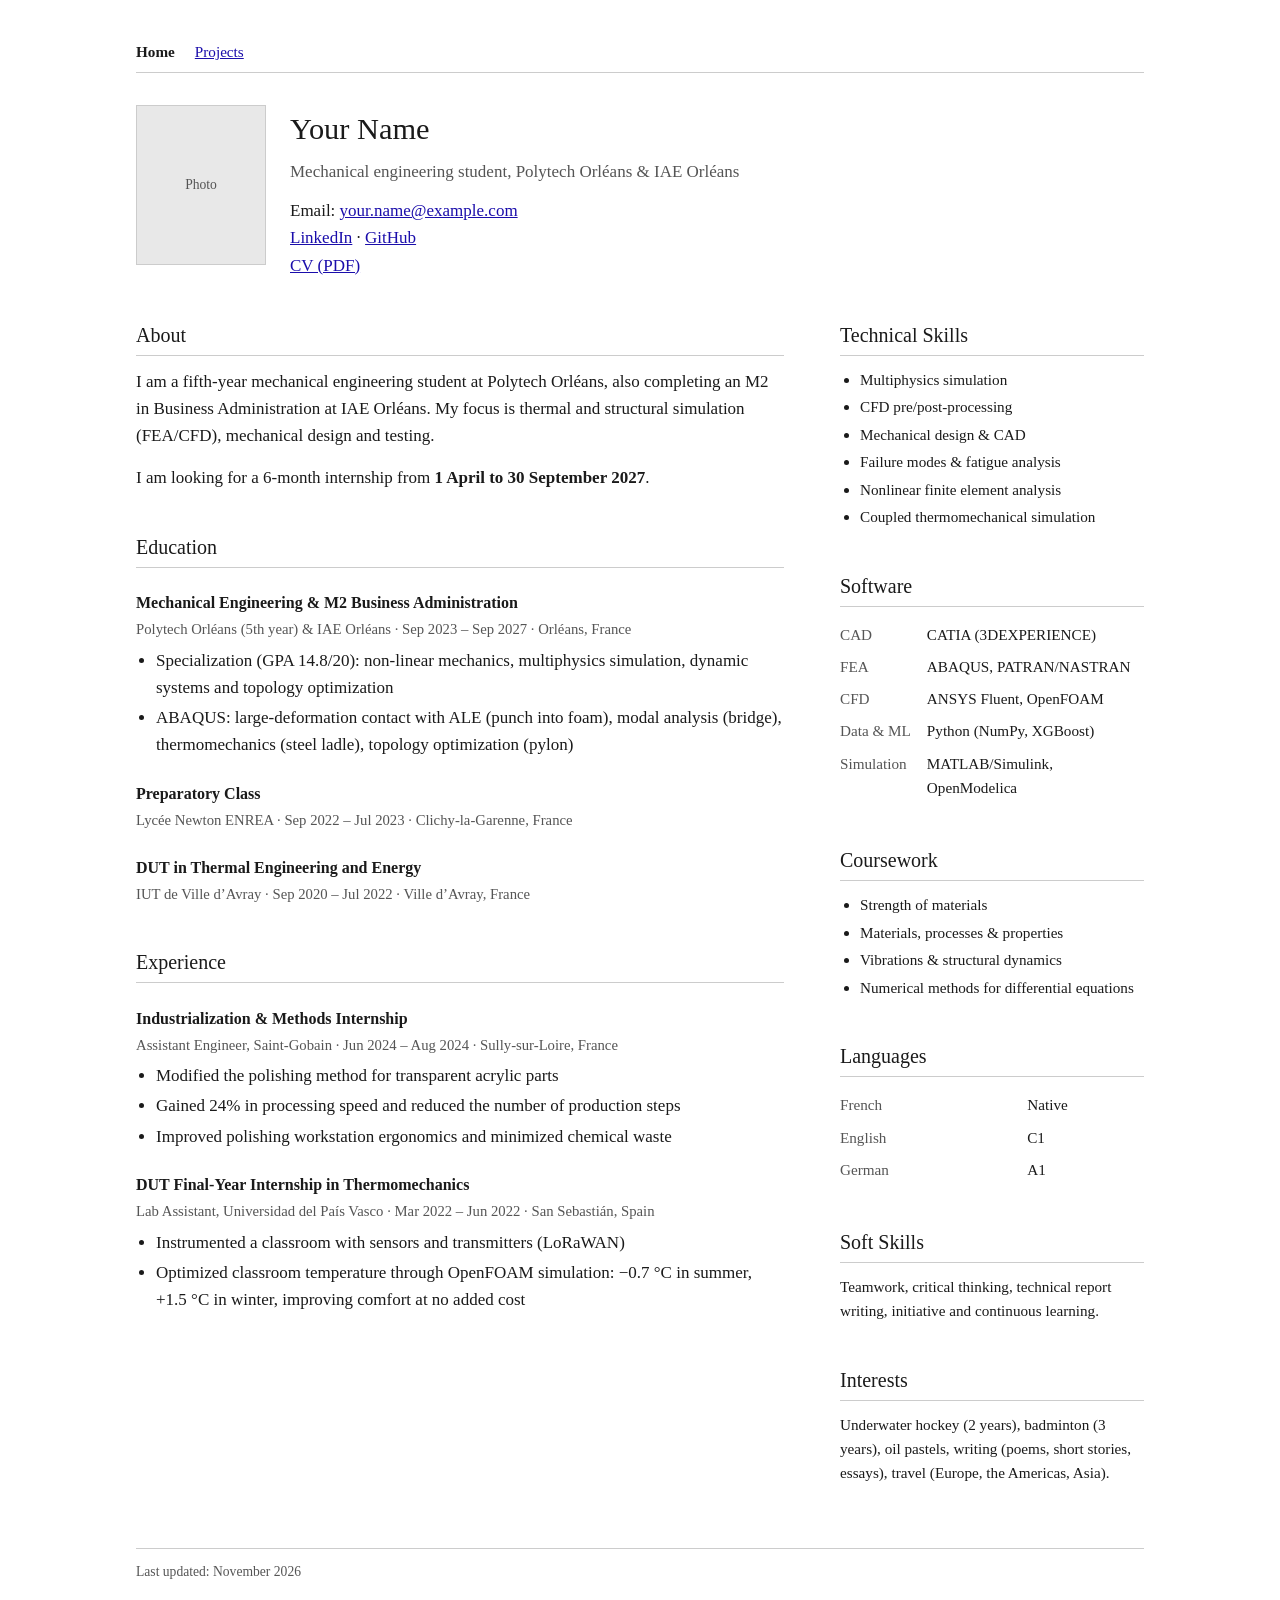
==== commit 2c79ffdf: "Add files via upload" ====
--- a/index.html
+++ b/index.html
@@ -3,7 +3,7 @@
 <head>
 <meta charset="utf-8">
 <meta name="viewport" content="width=device-width, initial-scale=1">
-<title>ABID Usman</title>
+<title>Your Name</title>
 <link rel="stylesheet" href="style.css">
 </head>
 <body>
@@ -16,75 +16,96 @@
          <img class="photo" src="photo.jpg" alt="Photo of Your Name"> -->
     <div class="photo" aria-hidden="true">Photo</div>
     <div>
-      <h1>ABID Usman
+      <h1>Your Name</h1>
       <p class="sous-titre">Mechanical engineering student, Polytech Orléans &amp; IAE Orléans</p>
       <ul class="contact">
-        <li>Email: <a href="mailto:usmanabid@hotmail.fr">usmanabid@hotmail.fr</a></li>
+        <li>Email: <a href="mailto:your.name@example.com">your.name@example.com</a></li>
         <li><a href="https://www.linkedin.com/">LinkedIn</a> · <a href="https://github.com/">GitHub</a></li>
         <li><a href="cv.pdf">CV (PDF)</a></li>
       </ul>
     </div>
   </div>
 
-  <h2>About</h2>
-  <p>I am a fifth-year mechanical engineering student at Polytech Orléans, also completing an M2 in Business Administration at IAE Orléans. My focus is thermal and structural simulation (FEA/CFD), mechanical design and testing.</p>
-  <p>I am looking for a 6-month internship from <strong>1 April to 30 September 2027</strong>.</p>
+  <div class="colonnes">
 
-  <h2>Education</h2>
-  <h3>Mechanical Engineering &amp; M2 Business Administration</h3>
-  <p class="meta">Polytech Orléans (5th year) &amp; IAE Orléans · Sep 2023 – Sep 2027 · Orléans, France</p>
-  <ul class="simple">
-    <li>Specialization (GPA 14.8/20): non-linear mechanics, multiphysics simulation, dynamic systems and topology optimization</li>
-    <li>ABAQUS: large-deformation contact with ALE (punch into foam), modal analysis (bridge), thermomechanics (steel ladle), topology optimization (pylon)</li>
-  </ul>
-  <h3>Preparatory Class</h3>
-  <p class="meta">Lycée Newton ENREA · Sep 2022 – Jul 2023 · Clichy-la-Garenne, France</p>
-  <h3>DUT in Thermal Engineering and Energy</h3>
-  <p class="meta">IUT de Ville d’Avray · Sep 2020 – Jul 2022 · Ville d’Avray, France</p>
+    <!-- ===== LEFT COLUMN ===== -->
+    <main>
+      <h2>About</h2>
+      <p>I am a fifth-year mechanical engineering student at Polytech Orléans, also completing an M2 in Business Administration at IAE Orléans. My focus is thermal and structural simulation (FEA/CFD), mechanical design and testing.</p>
+      <p>I am looking for a 6-month internship from <strong>1 April to 30 September 2027</strong>.</p>
 
-  <h2>Experience</h2>
-  <h3>Industrialization &amp; Methods Internship</h3>
-  <p class="meta">Assistant Engineer, Saint-Gobain · Jun 2024 – Aug 2024 · Sully-sur-Loire, France</p>
-  <ul class="simple">
-    <li>Modified the polishing method for transparent acrylic parts</li>
-    <li>Gained 24% in processing speed and reduced the number of production steps</li>
-    <li>Improved polishing workstation ergonomics and minimized chemical waste</li>
-  </ul>
-  <h3>DUT Final-Year Internship in Thermomechanics</h3>
-  <p class="meta">Lab Assistant, Universidad del País Vasco · Mar 2022 – Jun 2022 · San Sebastián, Spain</p>
-  <ul class="simple">
-    <li>Instrumented a classroom with sensors and transmitters (LoRaWAN)</li>
-    <li>Optimized classroom temperature through OpenFOAM simulation: −0.7 °C in summer, +1.5 °C in winter, improving comfort at no added cost</li>
-  </ul>
+      <h2>Education</h2>
+      <h3>Mechanical Engineering &amp; M2 Business Administration</h3>
+      <p class="meta">Polytech Orléans (5th year) &amp; IAE Orléans · Sep 2023 – Sep 2027 · Orléans, France</p>
+      <ul class="simple">
+        <li>Specialization (GPA 14.8/20): non-linear mechanics, multiphysics simulation, dynamic systems and topology optimization</li>
+        <li>ABAQUS: large-deformation contact with ALE (punch into foam), modal analysis (bridge), thermomechanics (steel ladle), topology optimization (pylon)</li>
+      </ul>
+      <h3>Preparatory Class</h3>
+      <p class="meta">Lycée Newton ENREA · Sep 2022 – Jul 2023 · Clichy-la-Garenne, France</p>
+      <h3>DUT in Thermal Engineering and Energy</h3>
+      <p class="meta">IUT de Ville d’Avray · Sep 2020 – Jul 2022 · Ville d’Avray, France</p>
 
-  <h2>Skills</h2>
-  <table class="cv">
-    <tr><td>Technical</td><td>Multiphysics simulation, CFD pre/post-processing, mechanical design &amp; CAD, failure modes &amp; fatigue analysis, nonlinear FEA, coupled thermomechanical simulation</td></tr>
-    <tr><td>CAD</td><td>CATIA (3DEXPERIENCE)</td></tr>
-    <tr><td>FEA</td><td>ABAQUS, PATRAN/NASTRAN</td></tr>
-    <tr><td>CFD</td><td>ANSYS Fluent, OpenFOAM</td></tr>
-    <tr><td>Data &amp; ML</td><td>Python (NumPy, XGBoost)</td></tr>
-    <tr><td>System simulation</td><td>MATLAB/Simulink, OpenModelica</td></tr>
-    <tr><td>Soft skills</td><td>Teamwork, critical thinking, technical report writing, initiative and continuous learning</td></tr>
-  </table>
+      <h2>Experience</h2>
+      <h3>Industrialization &amp; Methods Internship</h3>
+      <p class="meta">Assistant Engineer, Saint-Gobain · Jun 2024 – Aug 2024 · Sully-sur-Loire, France</p>
+      <ul class="simple">
+        <li>Modified the polishing method for transparent acrylic parts</li>
+        <li>Gained 24% in processing speed and reduced the number of production steps</li>
+        <li>Improved polishing workstation ergonomics and minimized chemical waste</li>
+      </ul>
+      <h3>DUT Final-Year Internship in Thermomechanics</h3>
+      <p class="meta">Lab Assistant, Universidad del País Vasco · Mar 2022 – Jun 2022 · San Sebastián, Spain</p>
+      <ul class="simple">
+        <li>Instrumented a classroom with sensors and transmitters (LoRaWAN)</li>
+        <li>Optimized classroom temperature through OpenFOAM simulation: −0.7 °C in summer, +1.5 °C in winter, improving comfort at no added cost</li>
+      </ul>
+    </main>
 
-  <h2>Coursework</h2>
-  <ul class="simple">
-    <li>Strength of materials</li>
-    <li>Materials, processes &amp; properties</li>
-    <li>Vibrations &amp; structural dynamics</li>
-    <li>Numerical methods for differential equations</li>
-  </ul>
+    <!-- ===== RIGHT COLUMN ===== -->
+    <aside>
+      <h2>Technical Skills</h2>
+      <ul class="simple">
+        <li>Multiphysics simulation</li>
+        <li>CFD pre/post-processing</li>
+        <li>Mechanical design &amp; CAD</li>
+        <li>Failure modes &amp; fatigue analysis</li>
+        <li>Nonlinear finite element analysis</li>
+        <li>Coupled thermomechanical simulation</li>
+      </ul>
 
-  <h2>Languages</h2>
-  <table class="cv">
-    <tr><td>French</td><td>Native</td></tr>
-    <tr><td>English</td><td>C1</td></tr>
-    <tr><td>German</td><td>A1</td></tr>
-  </table>
+      <h2>Software</h2>
+      <table class="cv">
+        <tr><td>CAD</td><td>CATIA (3DEXPERIENCE)</td></tr>
+        <tr><td>FEA</td><td>ABAQUS, PATRAN/NASTRAN</td></tr>
+        <tr><td>CFD</td><td>ANSYS Fluent, OpenFOAM</td></tr>
+        <tr><td>Data &amp; ML</td><td>Python (NumPy, XGBoost)</td></tr>
+        <tr><td>Simulation</td><td>MATLAB/Simulink, OpenModelica</td></tr>
+      </table>
 
-  <h2>Interests</h2>
-  <p>Underwater hockey (2 years), badminton (3 years), oil pastels, writing (poems, short stories, essays), travel (Europe, the Americas, Asia).</p>
+      <h2>Coursework</h2>
+      <ul class="simple">
+        <li>Strength of materials</li>
+        <li>Materials, processes &amp; properties</li>
+        <li>Vibrations &amp; structural dynamics</li>
+        <li>Numerical methods for differential equations</li>
+      </ul>
+
+      <h2>Languages</h2>
+      <table class="cv">
+        <tr><td>French</td><td>Native</td></tr>
+        <tr><td>English</td><td>C1</td></tr>
+        <tr><td>German</td><td>A1</td></tr>
+      </table>
+
+      <h2>Soft Skills</h2>
+      <p>Teamwork, critical thinking, technical report writing, initiative and continuous learning.</p>
+
+      <h2>Interests</h2>
+      <p>Underwater hockey (2 years), badminton (3 years), oil pastels, writing (poems, short stories, essays), travel (Europe, the Americas, Asia).</p>
+    </aside>
+
+  </div>
 
   <footer>Last updated: November 2026</footer>
 </div>
--- a/style.css
+++ b/style.css
@@ -10,7 +10,7 @@
 *,*::before,*::after{box-sizing:border-box}
 body{margin:0;background:var(--bg);color:var(--ink);
   font-family:Georgia,"Times New Roman",Times,serif;font-size:17px;line-height:1.6}
-.page{max-width:46rem;margin:0 auto;padding:2.5rem 1.25rem 3rem}
+.page{max-width:66rem;margin:0 auto;padding:2.5rem 1.5rem 3rem}
 a{color:var(--link)} a:visited{color:var(--visited)}
 :focus-visible{outline:2px solid var(--link);outline-offset:2px}
 nav{margin:0 0 2rem;padding-bottom:.5rem;border-bottom:1px solid var(--line);font-size:.95rem}
@@ -20,21 +20,44 @@
 h2{font-size:1.25rem;font-weight:normal;margin:2.5rem 0 .75rem;padding-bottom:.25rem;border-bottom:1px solid var(--line)}
 h3{font-size:1rem;margin:1.4rem 0 .15rem}
 p{margin:0 0 .9rem}
+
+/* Profil */
 .profil{display:flex;gap:1.5rem;align-items:flex-start}
 .photo{width:130px;height:160px;flex:none;object-fit:cover;background:var(--box);border:1px solid var(--line);
   display:flex;align-items:center;justify-content:center;color:var(--muted);font-size:.85rem}
 .sous-titre{color:var(--muted);margin:0 0 .75rem}
 .contact{margin:0;padding:0;list-style:none}
+
+/* Deux colonnes sur l'accueil : CV à gauche, compétences à droite */
+.colonnes{display:grid;grid-template-columns:minmax(0,1fr) 19rem;gap:0 3.5rem}
+aside{font-size:.95rem}
+
+/* Page projets */
+.sommaire{margin:0 0 1rem;padding-left:1.25rem}
+.projet{margin-top:3rem}
+.projet > h2{font-size:1.5rem;margin-top:0}
+.deux{display:grid;grid-template-columns:minmax(0,1fr) minmax(0,1fr);gap:0 3rem;align-items:start}
+figure{margin:1rem 0 1.5rem}
+figure img{display:block;width:100%;height:auto;border:1px solid var(--line);background:#fff}
+figcaption{color:var(--muted);font-size:.88rem;line-height:1.5;margin-top:.45rem}
+table.chiffres{border-collapse:collapse;width:100%;font-size:.92rem;margin:1rem 0 1.5rem}
+table.chiffres th,table.chiffres td{text-align:left;vertical-align:top;padding:.35rem .75rem .35rem 0;border-bottom:1px solid var(--line)}
+table.chiffres th{font-weight:normal;color:var(--muted)}
+table.chiffres td:last-child{white-space:nowrap}
+
 .cv{border-collapse:collapse;width:100%}
-.cv td{vertical-align:top;padding:.3rem 0}
-.cv td:first-child{width:11rem;color:var(--muted);padding-right:1rem;white-space:nowrap}
+.cv td{vertical-align:top;padding:.25rem 0}
+.cv td:first-child{color:var(--muted);padding-right:1rem;white-space:nowrap}
 ul.simple{margin:.3rem 0 .9rem;padding-left:1.25rem}
 ul.simple li{margin-bottom:.2rem}
 .meta{color:var(--muted);font-size:.92rem;margin:0 0 .3rem}
-.media{display:block;max-width:100%;height:auto;margin:.75rem 0 1rem;border:1px solid var(--line)}
+.media{display:block;width:100%;height:auto;margin:.75rem 0 1rem;border:1px solid var(--line)}
 footer{margin-top:3rem;padding-top:.75rem;border-top:1px solid var(--line);color:var(--muted);font-size:.85rem}
+
+@media (max-width:860px){
+  .colonnes,.deux{grid-template-columns:1fr}
+  table.chiffres td:last-child{white-space:normal}
+}
 @media (max-width:520px){
   .profil{flex-direction:column}
-  .cv td:first-child{width:auto;white-space:normal}
-  .cv tr{display:block;margin-bottom:.6rem} .cv td{display:block;padding:0}
 }
